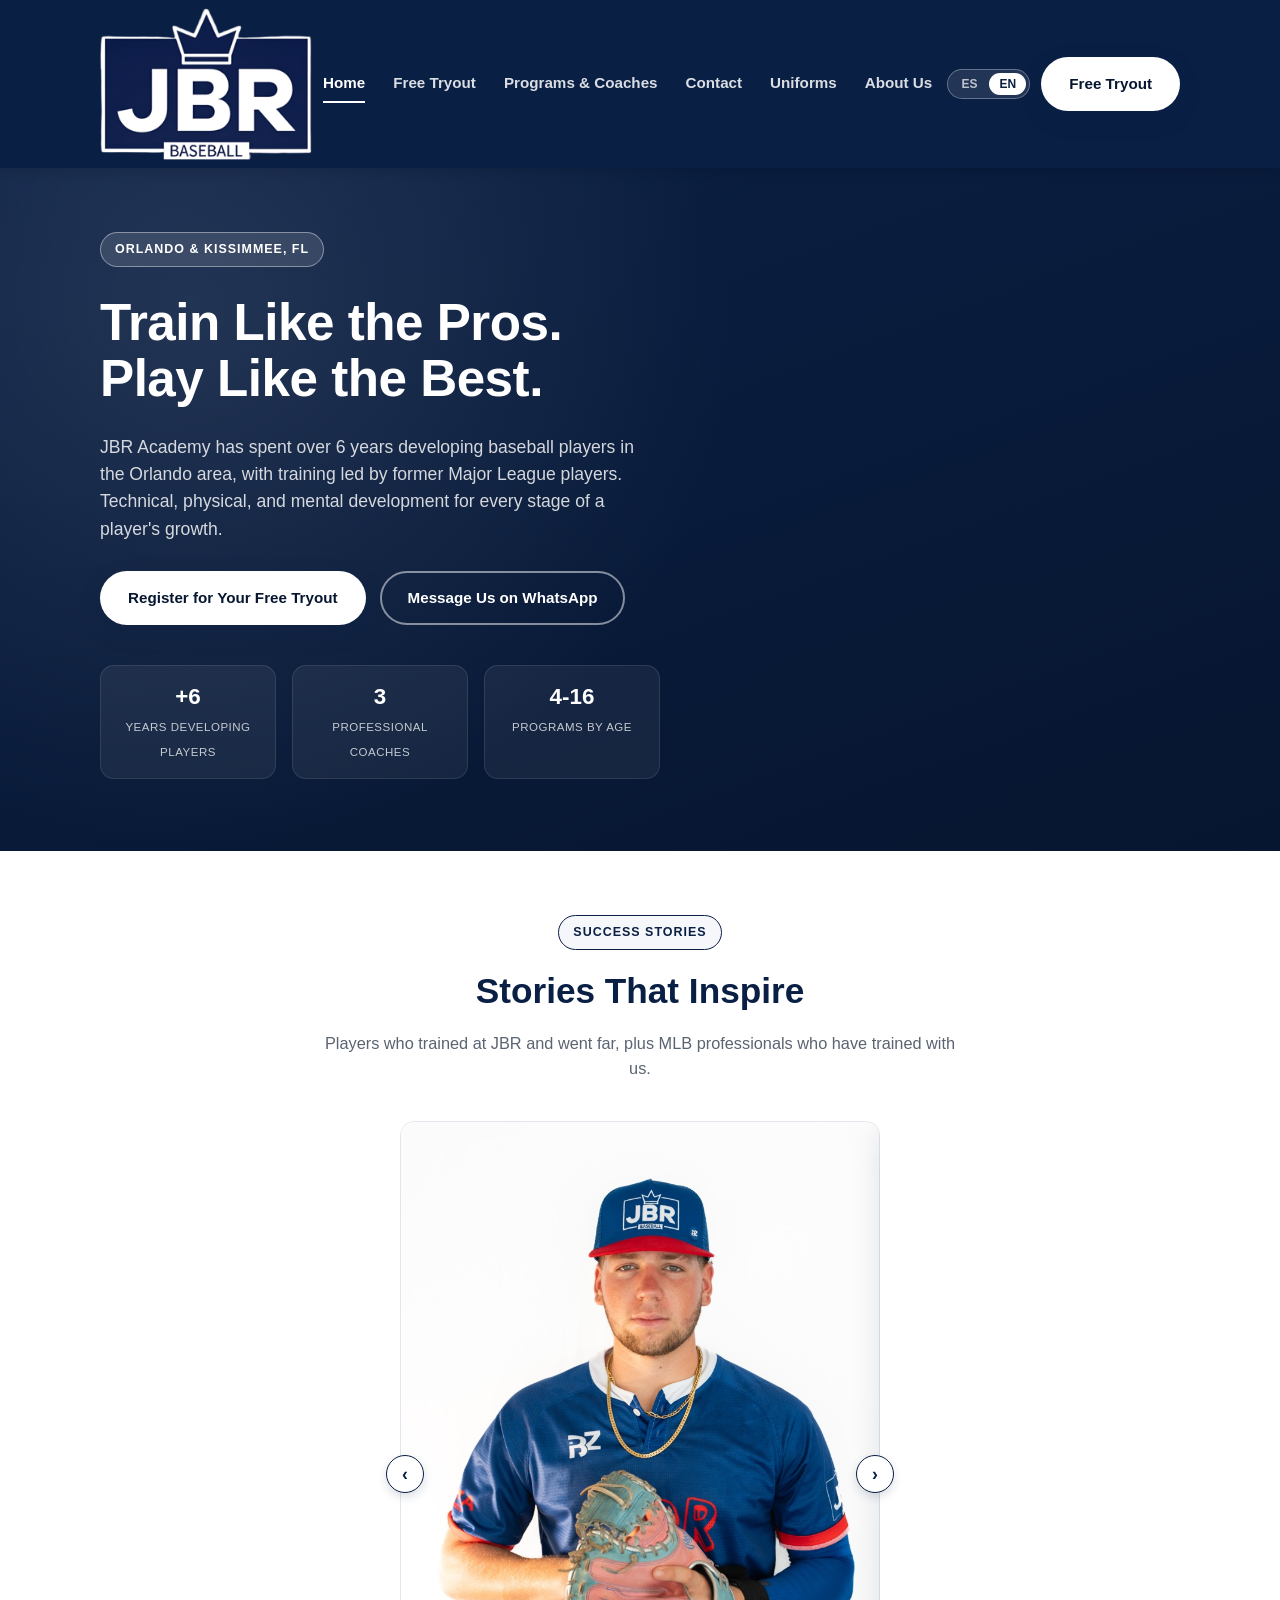
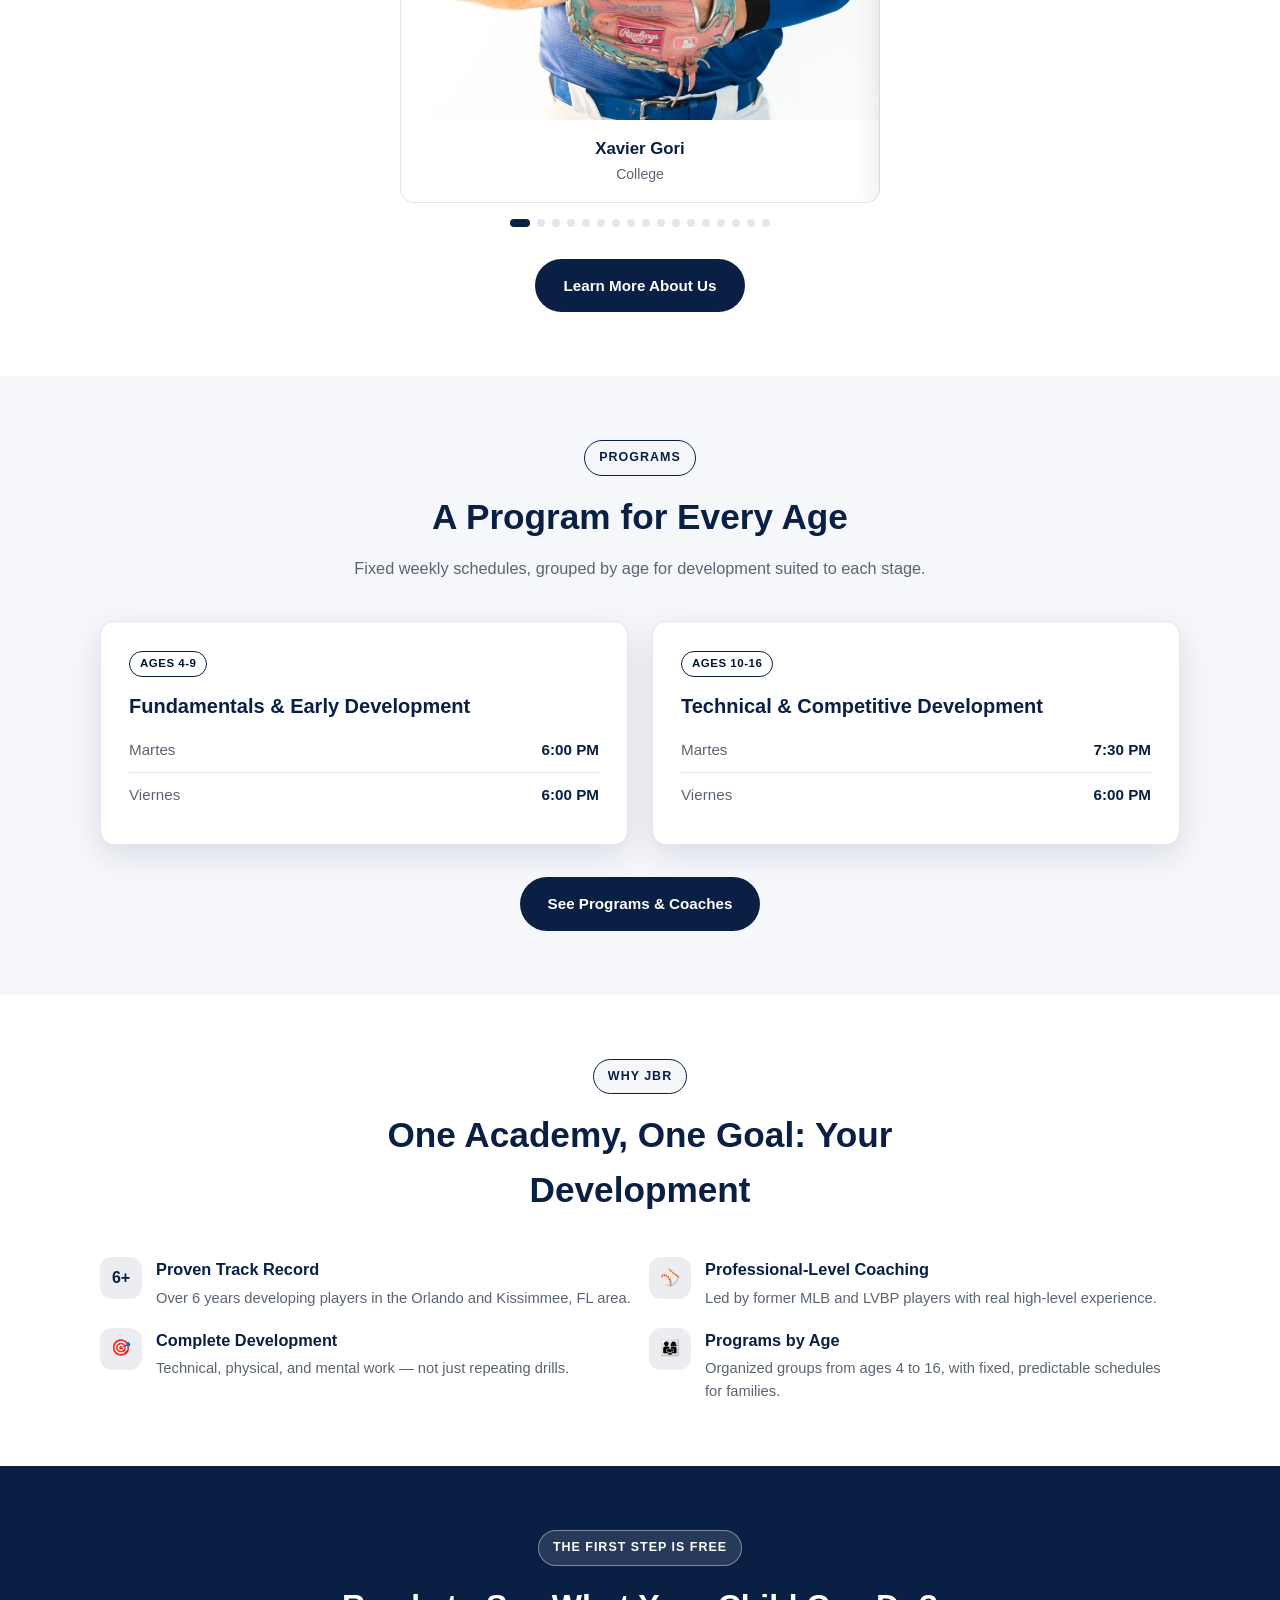
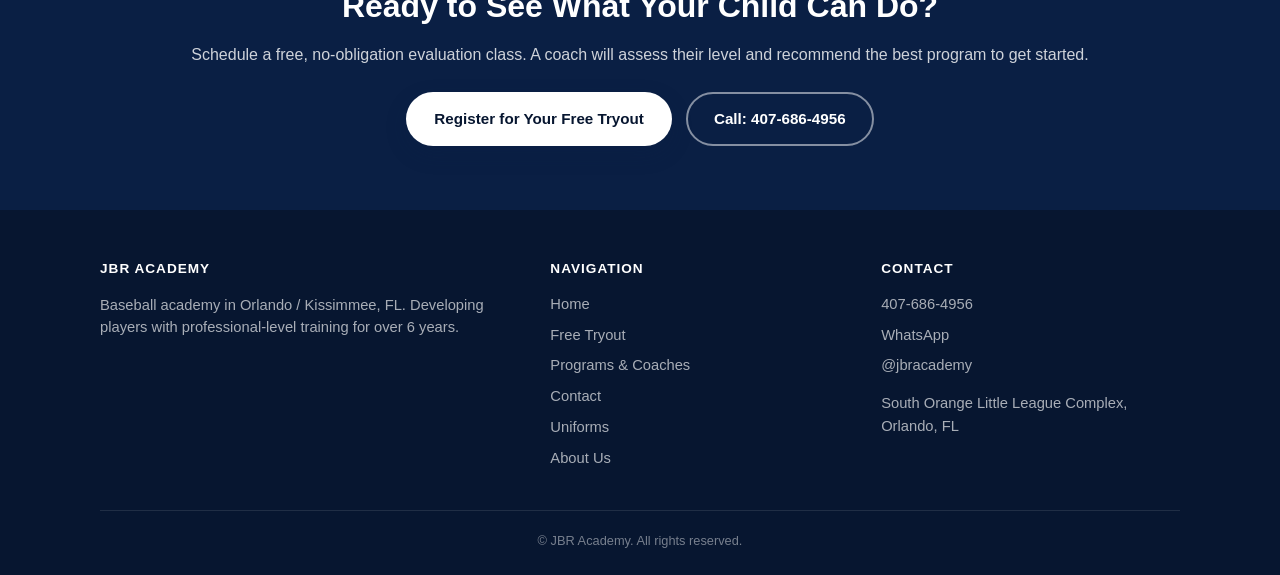
==== site/index.html @ 42906eb3 "Simplificar detalle de Xavier Gori a "College", centrar foto de Fabian Gavalo y agrandar mucho más e" ====
<!DOCTYPE html>
<html lang="es">
<head>
<meta charset="UTF-8">
<meta name="viewport" content="width=device-width, initial-scale=1.0">
<title>JBR Academy | Academia de Beisbol en Orlando, FL</title>
<meta name="description" content="JBR Academy — academia de beisbol en Orlando/Kissimmee, FL. Entrenamiento con ex-jugadores de MLB. Regístrate a tu Tryout Gratis.">
<link rel="stylesheet" href="css/styles.css?v=6">
<link rel="stylesheet" href="css/i18n.css">
</head>
<body>

<header class="site-header">
  <div class="container">
    <a href="index.html" class="brand">
      <span class="brand-badge"><img src="assets/logo.png" alt="JBR Academy" class="brand-mark"></span>
    </a>
    <nav class="main-nav">
      <a href="index.html" class="active" data-i18n="nav.home">Inicio</a>
      <a href="tryout.html" data-i18n="nav.tryout">Free Tryout</a>
      <a href="programas.html" data-i18n="nav.programs">Programas &amp; Coaches</a>
      <a href="contacto.html" data-i18n="nav.contact">Contacto</a>
      <a href="uniformes.html" data-i18n="nav.uniforms">Uniformes</a>
      <a href="conocenos.html" data-i18n="nav.about">Conócenos</a>
    </nav>
    <div class="lang-switch">
      <button class="lang-btn" data-lang="es">ES</button>
      <button class="lang-btn" data-lang="en">EN</button>
    </div>
    <a href="tryout.html" class="btn btn-white header-cta" data-i18n="nav.ctaButton">Tryout Gratis</a>
    <button class="menu-toggle" aria-label="Abrir menú" onclick="document.getElementById('mobileMenu').classList.toggle('open')">☰</button>
  </div>
  <div class="mobile-menu" id="mobileMenu">
    <a href="index.html" data-i18n="nav.home">Inicio</a>
    <a href="tryout.html" data-i18n="nav.tryout">Free Tryout</a>
    <a href="programas.html" data-i18n="nav.programs">Programas &amp; Coaches</a>
    <a href="contacto.html" data-i18n="nav.contact">Contacto</a>
    <a href="uniformes.html" data-i18n="nav.uniforms">Uniformes</a>
    <a href="conocenos.html" data-i18n="nav.about">Conócenos</a>
    <div class="lang-switch">
      <button class="lang-btn" data-lang="es">ES</button>
      <button class="lang-btn" data-lang="en">EN</button>
    </div>
    <a href="tryout.html" class="btn btn-white btn-block" data-i18n="home.hero.ctaPrimary">Regístrate a tu Tryout Gratis</a>
  </div>
</header>

<section class="hero">
  <div class="container">
    <span class="eyebrow" data-i18n="home.hero.badge">Orlando &amp; Kissimmee, FL</span>
    <h1 data-i18n-html="home.hero.title">Entrena Como los Pros.<br>Juega Como los <span>Mejores</span>.</h1>
    <p class="lead" data-i18n="home.hero.lead">JBR Academy lleva más de 6 años formando jugadores de beisbol en el
      área de Orlando, con entrenamiento dirigido por ex-jugadores de Grandes Ligas.
      Desarrollo técnico, físico y mental para cada etapa del jugador.</p>
    <div class="hero-actions">
      <a href="tryout.html" class="btn btn-white" data-i18n="home.hero.ctaPrimary">Regístrate a tu Tryout Gratis</a>
      <a href="https://wa.me/14076864956" class="btn btn-outline" target="_blank" rel="noopener" data-i18n="home.hero.ctaSecondary">Escríbenos por WhatsApp</a>
    </div>
    <div class="hero-stats">
      <div><strong data-i18n="home.stats.years">+6</strong><span data-i18n="home.stats.yearsLabel">Años Formando Jugadores</span></div>
      <div><strong data-i18n="home.stats.coaches">3</strong><span data-i18n="home.stats.coachesLabel">Coaches Profesionales</span></div>
      <div><strong data-i18n="home.stats.programs">4-16</strong><span data-i18n="home.stats.programsLabel">Programas por Edad</span></div>
    </div>
  </div>
</section>

<section>
  <div class="container">
    <div class="section-head">
      <span class="eyebrow" data-i18n="home.success.eyebrow">Historias de Éxito</span>
      <h2 data-i18n="home.success.title">Historias Que Inspiran</h2>
      <p data-i18n="home.success.lead">Jugadores que se formaron en JBR y llegaron lejos, y profesionales
        de MLB que han entrenado con nosotros.</p>
    </div>

    <div class="carousel" data-interval="4000">
      <div class="carousel-viewport">
        <div class="carousel-track">
          <div class="carousel-slide"><div class="carousel-card"><div class="carousel-photo"><img src="assets/historias-exito/xavier-gori.jpg" alt="Xavier Gori"></div><div class="carousel-caption"><div class="name" data-i18n="story.xavierGori.name">Xavier Gori</div><div class="detail" data-i18n="story.xavierGori.detail">College</div></div></div></div>
          <div class="carousel-slide"><div class="carousel-card"><div class="carousel-photo"><img src="assets/historias-exito/contreras-1.jpg" alt="Willson y William Contreras"></div><div class="carousel-caption"><div class="name" data-i18n="visit.contrerasBoth.name">Willson &amp; William Contreras</div><div class="detail" data-i18n="visit.contrerasBoth.detail">Jugadores de MLB — off-season en JBR</div></div></div></div>
          <div class="carousel-slide"><div class="carousel-card"><div class="carousel-photo"><img src="assets/historias-exito/ander-elorriaga.jpg" alt="Ander Elorriaga"></div><div class="carousel-caption"><div class="name" data-i18n="story.anderElorriaga.name">Ander Elorriaga</div><div class="detail" data-i18n="story.anderElorriaga.detail">D1 College</div></div></div></div>
          <div class="carousel-slide"><div class="carousel-card"><div class="carousel-photo"><img src="assets/historias-exito/carlos-cordero.jpg" alt="Carlos Cordero"></div><div class="carousel-caption"><div class="name" data-i18n="story.carlosCordero.name">Carlos Cordero</div><div class="detail" data-i18n="story.carlosCordero.detail">D1 College</div></div></div></div>
          <div class="carousel-slide"><div class="carousel-card"><div class="carousel-photo pos-top"><img src="assets/historias-exito/ali-castillo.jpg" alt="Ali Castillo"></div><div class="carousel-caption"><div class="name" data-i18n="visit.aliCastillo.name">Ali Castillo</div><div class="detail" data-i18n="visit.aliCastillo.detail">Profesional — entrenó con nosotros</div></div></div></div>
          <div class="carousel-slide"><div class="carousel-card"><div class="carousel-photo"><img src="assets/historias-exito/dj-macares-ayden-johnson.jpg" alt="DJ Macares y Ayden Johnson"></div><div class="carousel-caption"><div class="name" data-i18n="story.djAyden.name">DJ Macares &amp; Ayden Johnson</div><div class="detail" data-i18n="story.djAyden.detail">Sistema SF Giants &amp; Oakland Athletics</div></div></div></div>
          <div class="carousel-slide"><div class="carousel-card"><div class="carousel-photo pos-gavalo"><img src="assets/historias-exito/fabian-gavalo.jpg" alt="Fabian Gavalo"></div><div class="carousel-caption"><div class="name" data-i18n="story.fabianGavalo.name">Fabian Gavalo</div><div class="detail" data-i18n="story.fabianGavalo.detail">College</div></div></div></div>
          <div class="carousel-slide"><div class="carousel-card"><div class="carousel-photo"><img src="assets/historias-exito/hernan-perez.jpg" alt="Hernan Perez"></div><div class="carousel-caption"><div class="name" data-i18n="visit.hernanPerez.name">Hernan Perez</div><div class="detail" data-i18n="visit.hernanPerez.detail">Profesional</div></div></div></div>
          <div class="carousel-slide"><div class="carousel-card"><div class="carousel-photo"><img src="assets/historias-exito/geronimo-fermin.jpg" alt="Geronimo Fermin"></div><div class="carousel-caption"><div class="name" data-i18n="story.geronimoFermin.name">Geronimo Fermin</div><div class="detail" data-i18n="story.geronimoFermin.detail">Sistema Arizona Diamondbacks</div></div></div></div>
          <div class="carousel-slide"><div class="carousel-card"><div class="carousel-photo"><img src="assets/historias-exito/jhoander-irigoyen.jpg" alt="Jhoander Irigoyen"></div><div class="carousel-caption"><div class="name" data-i18n="story.jhoanderIrigoyen.name">Jhoander Irigoyen</div><div class="detail" data-i18n="story.jhoanderIrigoyen.detail">Sistema Chicago Cubs</div></div></div></div>
          <div class="carousel-slide"><div class="carousel-card"><div class="carousel-photo"><img src="assets/historias-exito/alvaro-gonzalez.jpg" alt="Alvaro Gonzalez"></div><div class="carousel-caption"><div class="name" data-i18n="visit.alvaroGonzalez.name">Alvaro Gonzalez</div><div class="detail" data-i18n="visit.alvaroGonzalez.detail">Profesional</div></div></div></div>
          <div class="carousel-slide"><div class="carousel-card"><div class="carousel-photo"><img src="assets/historias-exito/juan-orozco.jpg" alt="Juan Orozco"></div><div class="carousel-caption"><div class="name" data-i18n="story.juanOrozco.name">Juan Orozco</div><div class="detail" data-i18n="story.juanOrozco.detail">D1 College</div></div></div></div>
          <div class="carousel-slide"><div class="carousel-card"><div class="carousel-photo"><img src="assets/historias-exito/miguel-figueroa.jpg" alt="Miguel Figueroa"></div><div class="carousel-caption"><div class="name" data-i18n="story.miguelFigueroa.name">Miguel Figueroa</div><div class="detail" data-i18n="story.miguelFigueroa.detail">College</div></div></div></div>
          <div class="carousel-slide"><div class="carousel-card"><div class="carousel-photo"><img src="assets/historias-exito/adrian-almeida.jpg" alt="Adrian Almeida"></div><div class="carousel-caption"><div class="name" data-i18n="visit.adrianAlmeida.name">Adrian Almeida</div><div class="detail" data-i18n="visit.adrianAlmeida.detail">Profesional</div></div></div></div>
          <div class="carousel-slide"><div class="carousel-card"><div class="carousel-photo"><img src="assets/historias-exito/miguel-allegri.jpg" alt="Miguel Allegri"></div><div class="carousel-caption"><div class="name" data-i18n="story.miguelAllegri.name">Miguel Allegri</div><div class="detail" data-i18n="story.miguelAllegri.detail">College</div></div></div></div>
          <div class="carousel-slide"><div class="carousel-card"><div class="carousel-photo"><img src="assets/historias-exito/isaias-ducasse.jpg" alt="Isaias Ducasse"></div><div class="carousel-caption"><div class="name" data-i18n="story.isaiasDucasse.name">Isaias Ducasse</div><div class="detail" data-i18n="story.isaiasDucasse.detail">D1 College</div></div></div></div>
          <div class="carousel-slide"><div class="carousel-card"><div class="carousel-photo"><img src="assets/historias-exito/contreras-2.jpg" alt="William Contreras"></div><div class="carousel-caption"><div class="name" data-i18n="visit.williamContreras.name">William Contreras</div><div class="detail" data-i18n="visit.williamContreras.detail">Jugador de MLB — off-season en JBR</div></div></div></div>
        </div>
      </div>
      <button class="carousel-arrow prev" aria-label="Anterior">‹</button>
      <button class="carousel-arrow next" aria-label="Siguiente">›</button>
      <div class="carousel-dots"></div>
    </div>

    <div style="text-align:center; margin-top:32px;">
      <a href="conocenos.html" class="btn btn-navy" data-i18n="home.success.viewMore">Conócenos Más</a>
    </div>
  </div>
</section>

<section class="bg-off">
  <div class="container">
    <div class="section-head">
      <span class="eyebrow" data-i18n="home.programs.eyebrow">Programas</span>
      <h2 data-i18n="home.programs.title">Un Programa para Cada Edad</h2>
      <p data-i18n="home.programs.lead">Horarios fijos semanales, agrupados por edad para un desarrollo adecuado
        a cada etapa.</p>
    </div>
    <div class="grid-2">
      <div class="card program-card">
        <span class="tag" data-i18n="home.programs.group1Tag">4 a 9 años</span>
        <h3 data-i18n="home.programs.group1Title">Fundamentos &amp; Desarrollo Temprano</h3>
        <div class="schedule-row"><span>Martes</span><span>6:00 PM</span></div>
        <div class="schedule-row"><span>Viernes</span><span>6:00 PM</span></div>
      </div>
      <div class="card program-card">
        <span class="tag" data-i18n="home.programs.group2Tag">10 a 16 años</span>
        <h3 data-i18n="home.programs.group2Title">Desarrollo Técnico &amp; Competitivo</h3>
        <div class="schedule-row"><span>Martes</span><span>7:30 PM</span></div>
        <div class="schedule-row"><span>Viernes</span><span>6:00 PM</span></div>
      </div>
    </div>
    <div style="text-align:center; margin-top:32px;">
      <a href="programas.html" class="btn btn-navy" data-i18n="home.programs.viewMore">Ver Programas y Coaches</a>
    </div>
  </div>
</section>

<section>
  <div class="container">
    <div class="section-head">
      <span class="eyebrow" data-i18n="home.why.eyebrow">Por Qué JBR</span>
      <h2 data-i18n="home.why.title">Una Academia, un Solo Objetivo: Tu Desarrollo</h2>
    </div>
    <div class="feature-list">
      <div class="feature">
        <div class="feature-icon">6+</div>
        <div>
          <h4 data-i18n="home.why.f1Title">Trayectoria Comprobada</h4>
          <p data-i18n="home.why.f1Text">Más de 6 años formando jugadores en el área de Orlando y Kissimmee, FL.</p>
        </div>
      </div>
      <div class="feature">
        <div class="feature-icon">⚾</div>
        <div>
          <h4 data-i18n="home.why.f2Title">Coaching de Nivel Profesional</h4>
          <p data-i18n="home.why.f2Text">Dirigido por ex-jugadores de MLB y LVBP con experiencia real de alto nivel.</p>
        </div>
      </div>
      <div class="feature">
        <div class="feature-icon">🎯</div>
        <div>
          <h4 data-i18n="home.why.f3Title">Desarrollo Integral</h4>
          <p data-i18n="home.why.f3Text">Trabajo técnico, físico y mental — no solo repetición de drills.</p>
        </div>
      </div>
      <div class="feature">
        <div class="feature-icon">👨‍👩‍👧</div>
        <div>
          <h4 data-i18n="home.why.f4Title">Programas por Edad</h4>
          <p data-i18n="home.why.f4Text">Grupos organizados de 4 a 16 años, con horarios fijos y predecibles para las familias.</p>
        </div>
      </div>
    </div>
  </div>
</section>

<section class="bg-navy">
  <div class="container">
    <div class="cta-banner" style="background:none; padding:0; margin:0; max-width:none;">
      <span class="eyebrow" style="margin:0 auto 16px;" data-i18n="home.cta.eyebrow">El Primer Paso Es Gratis</span>
      <h2 data-i18n="home.cta.title">¿Listo para Ver de Qué Es Capaz Tu Hijo/a?</h2>
      <p data-i18n="home.cta.lead">Agenda una clase de evaluación gratuita, sin compromiso. Un coach evaluará
        su nivel y te recomendará el mejor programa para empezar.</p>
      <div class="cta-actions">
        <a href="tryout.html" class="btn btn-white" data-i18n="home.hero.ctaPrimary">Regístrate a tu Tryout Gratis</a>
        <a href="tel:+14076864956" class="btn btn-outline" data-i18n="home.cta.call">Llamar: 407-686-4956</a>
      </div>
    </div>
  </div>
</section>

<footer class="site-footer">
  <div class="container">
    <div class="footer-grid">
      <div>
        <h5 data-i18n="footer.brandTitle">JBR Academy</h5>
        <p data-i18n="footer.tagline">Academia de beisbol en Orlando / Kissimmee, FL. Formando jugadores con
          entrenamiento de nivel profesional desde hace más de 6 años.</p>
      </div>
      <div>
        <h5 data-i18n="footer.navTitle">Navegación</h5>
        <a href="index.html" data-i18n="nav.home">Inicio</a>
        <a href="tryout.html" data-i18n="nav.tryout">Free Tryout</a>
        <a href="programas.html" data-i18n="nav.programs">Programas &amp; Coaches</a>
        <a href="contacto.html" data-i18n="nav.contact">Contacto</a>
        <a href="uniformes.html" data-i18n="nav.uniforms">Uniformes</a>
        <a href="conocenos.html" data-i18n="nav.about">Conócenos</a>
      </div>
      <div>
        <h5 data-i18n="footer.contactTitle">Contacto</h5>
        <a href="tel:+14076864956">407-686-4956</a>
        <a href="https://wa.me/14076864956" target="_blank" rel="noopener">WhatsApp</a>
        <a href="https://www.instagram.com/jbracademy/" target="_blank" rel="noopener">@jbracademy</a>
        <p data-i18n="footer.address">South Orange Little League Complex, Orlando, FL</p>
      </div>
    </div>
    <div class="footer-bottom" data-i18n="footer.rights">© JBR Academy. Todos los derechos reservados.</div>
  </div>
</footer>

<script src="js/i18n-data.js?v=5"></script>
<script src="js/i18n.js"></script>
<script src="js/carousel.js"></script>
</body>
</html>
---- site/css/styles.css ----
:root {
  --navy: #0a1f44;
  --navy-dark: #071630;
  --navy-light: #12285c;
  --white: #ffffff;
  --off-white: #f6f7fb;
  --gray: #5b6472;
  --gray-light: #e3e6ec;
  --max-width: 1120px;
  --radius: 14px;
  --shadow: 0 10px 30px rgba(10, 31, 68, 0.12);
}

* { box-sizing: border-box; }

html { scroll-behavior: smooth; }

body {
  margin: 0;
  font-family: -apple-system, BlinkMacSystemFont, "Segoe UI", Roboto, Helvetica, Arial, sans-serif;
  color: var(--navy-dark);
  background: var(--white);
  line-height: 1.55;
}

img { max-width: 100%; display: block; }

a { color: inherit; text-decoration: none; }

.container {
  max-width: var(--max-width);
  margin: 0 auto;
  padding: 0 20px;
}

/* ---------- Header ---------- */
.site-header {
  position: sticky;
  top: 0;
  z-index: 50;
  background: var(--navy);
  color: var(--white);
  box-shadow: 0 2px 12px rgba(0,0,0,0.15);
}

.site-header .container {
  display: flex;
  align-items: center;
  justify-content: space-between;
  padding-top: 8px;
  padding-bottom: 8px;
}

.brand {
  display: flex;
  align-items: center;
  gap: 10px;
  font-weight: 800;
  letter-spacing: 0.5px;
  font-size: 1.15rem;
}

.brand-badge {
  display: flex;
  align-items: center;
  justify-content: center;
  flex: none;
}

.brand-mark {
  height: 152px;
  width: auto;
  display: block;
}

@media (max-width: 480px) {
  .brand-mark {
    height: 104px;
  }
}

.brand small {
  display: block;
  font-weight: 500;
  font-size: 0.62rem;
  letter-spacing: 1.5px;
  color: var(--white);
  text-transform: uppercase;
}

nav.main-nav {
  display: none;
  gap: 28px;
  font-weight: 600;
  font-size: 0.95rem;
}

nav.main-nav a {
  opacity: 0.85;
  padding: 6px 0;
  border-bottom: 2px solid transparent;
}

nav.main-nav a:hover,
nav.main-nav a.active {
  opacity: 1;
  border-bottom-color: var(--white);
}

.btn.header-cta {
  display: none;
}

.btn {
  display: inline-flex;
  align-items: center;
  justify-content: center;
  gap: 8px;
  padding: 13px 26px;
  border-radius: 999px;
  font-weight: 700;
  font-size: 0.95rem;
  border: 2px solid transparent;
  cursor: pointer;
  transition: transform 0.15s ease, box-shadow 0.15s ease;
}

.btn:hover { transform: translateY(-1px); }

.btn-white {
  background: var(--white);
  color: var(--navy-dark);
  box-shadow: 0 8px 20px rgba(10, 31, 68, 0.28);
}

.btn-white:hover { box-shadow: 0 10px 26px rgba(10, 31, 68, 0.34); }

.btn-outline {
  background: transparent;
  border-color: rgba(255,255,255,0.5);
  color: var(--white);
}

.btn-outline:hover { border-color: var(--white); }

.btn-navy {
  background: var(--navy);
  color: var(--white);
}

.btn-block { width: 100%; }

/* ---------- Mobile menu ---------- */
.menu-toggle {
  background: none;
  border: none;
  color: var(--white);
  font-size: 1.6rem;
  cursor: pointer;
  line-height: 1;
}

.mobile-menu {
  display: none;
  flex-direction: column;
  gap: 4px;
  background: var(--navy-dark);
  padding: 10px 20px 20px;
}

.mobile-menu.open { display: flex; }

.mobile-menu a {
  padding: 12px 4px;
  border-bottom: 1px solid rgba(255,255,255,0.08);
  font-weight: 600;
}

.mobile-menu .btn { margin-top: 10px; }

@media (min-width: 860px) {
  nav.main-nav { display: flex; }
  .btn.header-cta { display: inline-flex; }
  .menu-toggle { display: none; }
}

/* ---------- Hero ---------- */
.hero {
  background:
    radial-gradient(circle at 15% 20%, rgba(255,255,255,0.10), transparent 45%),
    linear-gradient(160deg, var(--navy) 0%, var(--navy-dark) 100%);
  color: var(--white);
  padding: 64px 0 72px;
}

.hero .container {
  display: flex;
  flex-direction: column;
  gap: 28px;
}

.eyebrow {
  display: inline-flex;
  align-items: center;
  gap: 8px;
  background: var(--off-white);
  border: 1.5px solid var(--navy);
  color: var(--navy);
  font-size: 0.78rem;
  font-weight: 700;
  letter-spacing: 1px;
  text-transform: uppercase;
  padding: 7px 14px;
  border-radius: 999px;
  width: fit-content;
}

.hero .eyebrow,
.bg-navy .eyebrow {
  background: rgba(255,255,255,0.12);
  border-color: rgba(255,255,255,0.4);
  color: var(--white);
}

.hero h1 {
  font-size: clamp(2rem, 6vw, 3.2rem);
  line-height: 1.08;
  margin: 0;
  font-weight: 900;
  letter-spacing: -0.5px;
}

.hero h1 span { color: var(--white); }

.hero p.lead {
  font-size: 1.1rem;
  color: rgba(255,255,255,0.82);
  max-width: 560px;
  margin: 0;
}

.hero-actions {
  display: flex;
  flex-wrap: wrap;
  gap: 14px;
}

.hero-stats {
  display: grid;
  grid-template-columns: repeat(3, 1fr);
  gap: 16px;
  margin-top: 12px;
  max-width: 560px;
}

.hero-stats div {
  background: rgba(255,255,255,0.06);
  border: 1px solid rgba(255,255,255,0.1);
  border-radius: var(--radius);
  padding: 14px 10px;
  text-align: center;
}

.hero-stats strong {
  display: block;
  font-size: 1.4rem;
  color: var(--white);
  font-weight: 800;
}

.hero-stats span {
  font-size: 0.72rem;
  color: rgba(255,255,255,0.75);
  text-transform: uppercase;
  letter-spacing: 0.5px;
}

/* ---------- Sections ---------- */
section { padding: 64px 0; }

.section-head {
  text-align: center;
  max-width: 640px;
  margin: 0 auto 40px;
}

.section-head .eyebrow { margin: 0 auto 14px; }

.section-head h2 {
  font-size: clamp(1.6rem, 4vw, 2.2rem);
  margin: 0 0 12px;
  font-weight: 800;
  color: var(--navy);
}

.section-head p {
  color: var(--gray);
  margin: 0;
  font-size: 1.02rem;
}

.bg-off { background: var(--off-white); }
.bg-navy { background: var(--navy); color: var(--white); }

/* ---------- Coach cards ---------- */
.grid-2 {
  display: grid;
  grid-template-columns: 1fr;
  gap: 24px;
}

@media (min-width: 720px) {
  .grid-2 { grid-template-columns: 1fr 1fr; }
}

.grid-3 {
  display: grid;
  grid-template-columns: 1fr;
  gap: 22px;
}

@media (min-width: 720px) {
  .grid-3 { grid-template-columns: repeat(3, 1fr); }
}

.card {
  background: var(--white);
  border-radius: var(--radius);
  box-shadow: var(--shadow);
  padding: 28px;
  border: 1px solid var(--gray-light);
}

.coach-card {
  display: flex;
  gap: 18px;
  align-items: flex-start;
}

.coach-avatar {
  flex: none;
  width: 68px;
  height: 68px;
  border-radius: 50%;
  background: var(--navy);
  color: var(--white);
  display: flex;
  align-items: center;
  justify-content: center;
  font-weight: 800;
  font-size: 1.3rem;
  border: 3px solid var(--white);
  box-shadow: 0 0 0 1.5px var(--navy);
  overflow: hidden;
}

.coach-avatar img {
  width: 100%;
  height: 100%;
  object-fit: cover;
}

.coach-card h3 {
  margin: 0 0 4px;
  color: var(--navy);
  font-size: 1.15rem;
}

.coach-role {
  color: var(--navy);
  font-weight: 700;
  font-size: 0.8rem;
  text-transform: uppercase;
  letter-spacing: 0.5px;
  margin-bottom: 10px;
}

.coach-card ul {
  margin: 0;
  padding-left: 18px;
  color: var(--gray);
  font-size: 0.92rem;
}

.coach-card li { margin-bottom: 4px; }

/* ---------- Program cards ---------- */
.program-card h3 {
  color: var(--navy);
  margin: 0 0 6px;
  font-size: 1.25rem;
}

.program-card .tag {
  display: inline-block;
  background: var(--white);
  border: 1.5px solid var(--navy);
  color: var(--navy-dark);
  font-weight: 700;
  font-size: 0.72rem;
  text-transform: uppercase;
  letter-spacing: 0.5px;
  padding: 3px 10px;
  border-radius: 999px;
  margin-bottom: 14px;
}

.schedule-row {
  display: flex;
  justify-content: space-between;
  padding: 10px 0;
  border-top: 1px solid var(--gray-light);
  font-size: 0.95rem;
}

.schedule-row:first-of-type { border-top: none; }
.schedule-row span:first-child { color: var(--gray); }
.schedule-row span:last-child { font-weight: 700; color: var(--navy); }

/* ---------- Feature list ---------- */
.feature-list {
  display: grid;
  grid-template-columns: 1fr;
  gap: 18px;
}

@media (min-width: 720px) {
  .feature-list { grid-template-columns: repeat(2, 1fr); }
}

.feature {
  display: flex;
  gap: 14px;
  align-items: flex-start;
}

.feature-icon {
  flex: none;
  width: 42px;
  height: 42px;
  border-radius: 12px;
  background: rgba(10,31,68,0.08);
  color: var(--navy);
  display: flex;
  align-items: center;
  justify-content: center;
  font-weight: 800;
}

.feature h4 {
  margin: 0 0 4px;
  color: var(--navy);
  font-size: 1.02rem;
}

.feature p {
  margin: 0;
  color: var(--gray);
  font-size: 0.92rem;
}

/* ---------- CTA banner ---------- */
.cta-banner {
  background: linear-gradient(120deg, var(--navy) 0%, var(--navy-light) 100%);
  color: var(--white);
  border-radius: 20px;
  padding: 44px 32px;
  text-align: center;
  margin: 0 20px;
  max-width: calc(var(--max-width) - 40px);
  margin-left: auto;
  margin-right: auto;
}

.cta-banner h2 {
  margin: 0 0 12px;
  font-size: clamp(1.5rem, 4vw, 2rem);
}

.cta-banner p {
  color: rgba(255,255,255,0.8);
  margin: 0 0 24px;
}

.cta-actions {
  display: flex;
  flex-wrap: wrap;
  gap: 14px;
  justify-content: center;
}

/* ---------- Form ---------- */
.form-card {
  background: var(--white);
  border-radius: 20px;
  box-shadow: var(--shadow);
  padding: 32px;
  border: 1px solid var(--gray-light);
}

.form-row { margin-bottom: 18px; }

.form-row label {
  display: block;
  font-weight: 700;
  font-size: 0.85rem;
  color: var(--navy);
  margin-bottom: 6px;
}

.form-row input,
.form-row select {
  width: 100%;
  padding: 13px 14px;
  border-radius: 10px;
  border: 1.5px solid var(--gray-light);
  font-size: 1rem;
  font-family: inherit;
  background: var(--off-white);
}

.form-row input:focus,
.form-row select:focus {
  outline: none;
  border-color: var(--navy);
  background: var(--white);
}

.schedule-hint {
  margin-top: 8px;
  font-size: 0.85rem;
  font-weight: 600;
  color: var(--navy);
  background: rgba(10,31,68,0.06);
  border: 1px solid rgba(10,31,68,0.15);
  padding: 8px 12px;
  border-radius: 8px;
  display: none;
}

.schedule-hint.visible { display: block; }

.form-success {
  display: none;
  text-align: center;
  padding: 24px 10px;
}

.form-success.visible { display: block; }

.form-success .check {
  width: 56px;
  height: 56px;
  border-radius: 50%;
  background: var(--white);
  border: 2.5px solid var(--navy);
  color: var(--navy-dark);
  font-size: 1.6rem;
  font-weight: 900;
  display: flex;
  align-items: center;
  justify-content: center;
  margin: 0 auto 16px;
}

/* ---------- FAQ ---------- */
.faq-item {
  border-bottom: 1px solid var(--gray-light);
  padding: 18px 0;
}

.faq-item h4 {
  margin: 0 0 6px;
  color: var(--navy);
  font-size: 1rem;
}

.faq-item p {
  margin: 0;
  color: var(--gray);
  font-size: 0.94rem;
}

/* ---------- Contact ---------- */
.contact-grid {
  display: grid;
  grid-template-columns: 1fr;
  gap: 24px;
}

@media (min-width: 860px) {
  .contact-grid { grid-template-columns: 1fr 1fr; }
}

.contact-item {
  display: flex;
  gap: 14px;
  align-items: flex-start;
  margin-bottom: 20px;
}

.contact-item .feature-icon { background: var(--navy); color: var(--white); }

.contact-item h4 { margin: 0 0 4px; color: var(--navy); }
.contact-item p { margin: 0; color: var(--gray); }
.contact-item a { color: var(--navy); font-weight: 700; }

.map-frame {
  border-radius: var(--radius);
  overflow: hidden;
  box-shadow: var(--shadow);
  border: 1px solid var(--gray-light);
  min-height: 320px;
}

.map-frame iframe { width: 100%; height: 100%; min-height: 320px; border: 0; }

/* ---------- Footer ---------- */
footer.site-footer {
  background: var(--navy-dark);
  color: rgba(255,255,255,0.7);
  padding: 48px 0 24px;
}

.footer-grid {
  display: grid;
  grid-template-columns: 1fr;
  gap: 32px;
  margin-bottom: 32px;
}

@media (min-width: 720px) {
  .footer-grid { grid-template-columns: 1.4fr 1fr 1fr; }
}

.footer-grid h5 {
  color: var(--white);
  font-size: 0.85rem;
  text-transform: uppercase;
  letter-spacing: 1px;
  margin: 0 0 14px;
}

.footer-grid p, .footer-grid a {
  font-size: 0.92rem;
  color: rgba(255,255,255,0.65);
  display: block;
  margin-bottom: 8px;
}

.footer-grid a:hover { color: var(--white); }

.footer-bottom {
  border-top: 1px solid rgba(255,255,255,0.1);
  padding-top: 20px;
  font-size: 0.8rem;
  text-align: center;
  color: rgba(255,255,255,0.45);
}

/* ---------- Uniform gallery ---------- */
.uniform-photo {
  aspect-ratio: 3 / 4;
  overflow: hidden;
  background: var(--off-white);
}

.uniform-photo img {
  width: 100%;
  height: 100%;
  object-fit: cover;
  object-position: top center;
  display: block;
}

.gallery-photo {
  aspect-ratio: 4 / 5;
  overflow: hidden;
  border-radius: var(--radius);
  box-shadow: var(--shadow);
}

.gallery-photo img {
  width: 100%;
  height: 100%;
  object-fit: cover;
  display: block;
  transition: transform 0.3s ease;
}

.gallery-photo:hover img {
  transform: scale(1.04);
}

/* ---------- Carousel ---------- */
.carousel {
  position: relative;
  max-width: 480px;
  margin: 0 auto;
}

.carousel-viewport {
  overflow: hidden;
  border-radius: var(--radius);
}

.carousel-track {
  display: flex;
  transition: transform 0.45s ease;
}

.carousel-slide {
  flex: none;
  width: 100%;
}

.carousel-card {
  background: var(--white);
  border-radius: var(--radius);
  box-shadow: var(--shadow);
  overflow: hidden;
  border: 1px solid var(--gray-light);
}

.carousel-photo {
  aspect-ratio: 4 / 5;
  overflow: hidden;
  background: var(--off-white);
}

.carousel-photo img {
  width: 100%;
  height: 100%;
  object-fit: cover;
  object-position: center;
  display: block;
}

.carousel-photo.pos-top img {
  object-position: top center;
}

.carousel-photo.pos-gavalo img {
  object-position: 32% center;
}

.carousel-caption {
  padding: 16px 18px;
  text-align: center;
}

.carousel-caption .name {
  font-weight: 800;
  color: var(--navy);
  font-size: 1.05rem;
}

.carousel-caption .detail {
  font-size: 0.88rem;
  color: var(--gray);
  margin-top: 2px;
}

.carousel-arrow {
  position: absolute;
  top: 50%;
  transform: translateY(-50%);
  background: var(--white);
  border: 1.5px solid var(--navy);
  color: var(--navy);
  width: 38px;
  height: 38px;
  border-radius: 50%;
  cursor: pointer;
  font-size: 1.1rem;
  font-weight: 800;
  display: flex;
  align-items: center;
  justify-content: center;
  z-index: 2;
  box-shadow: 0 4px 10px rgba(10,31,68,0.15);
}

.carousel-arrow.prev { left: -14px; }
.carousel-arrow.next { right: -14px; }

.carousel-dots {
  display: flex;
  justify-content: center;
  gap: 7px;
  margin-top: 16px;
  flex-wrap: wrap;
}

.carousel-dot {
  width: 8px;
  height: 8px;
  border-radius: 50%;
  background: var(--gray-light);
  border: none;
  cursor: pointer;
  padding: 0;
}

.carousel-dot.active {
  background: var(--navy);
  width: 20px;
  border-radius: 4px;
}

.carousel-wide { max-width: 640px; }

@media (max-width: 640px) {
  .carousel { max-width: 320px; }
  .carousel-arrow.prev { left: -6px; }
  .carousel-arrow.next { right: -6px; }
}

/* ---------- Badge strip ---------- */
.badge-strip {
  display: flex;
  flex-wrap: wrap;
  gap: 10px;
  justify-content: center;
}

.badge {
  background: var(--off-white);
  border: 1px solid var(--navy);
  color: var(--navy);
  font-weight: 700;
  font-size: 0.78rem;
  padding: 8px 16px;
  border-radius: 999px;
}

.bg-navy .badge {
  background: rgba(255,255,255,0.08);
  border-color: rgba(255,255,255,0.3);
  color: var(--white);
}

.dev-note {
  background: var(--off-white);
  border: 1px dashed var(--gray);
  color: var(--gray);
  font-size: 0.82rem;
  padding: 10px 14px;
  border-radius: 10px;
  margin-top: 14px;
}
---- site/css/i18n.css ----
.lang-switch {
  display: flex;
  align-items: center;
  gap: 2px;
  background: rgba(255,255,255,0.1);
  border: 1.5px solid rgba(255,255,255,0.3);
  border-radius: 999px;
  padding: 3px;
  margin-left: 4px;
}

.lang-btn {
  background: none;
  border: none;
  color: rgba(255,255,255,0.7);
  font-weight: 700;
  font-size: 0.75rem;
  padding: 5px 10px;
  border-radius: 999px;
  cursor: pointer;
  line-height: 1;
}

.lang-btn.active {
  background: var(--white);
  color: var(--navy);
}

.mobile-menu .lang-switch {
  background: rgba(255,255,255,0.08);
  border-color: rgba(255,255,255,0.2);
  margin: 10px 0 0;
  align-self: flex-start;
}
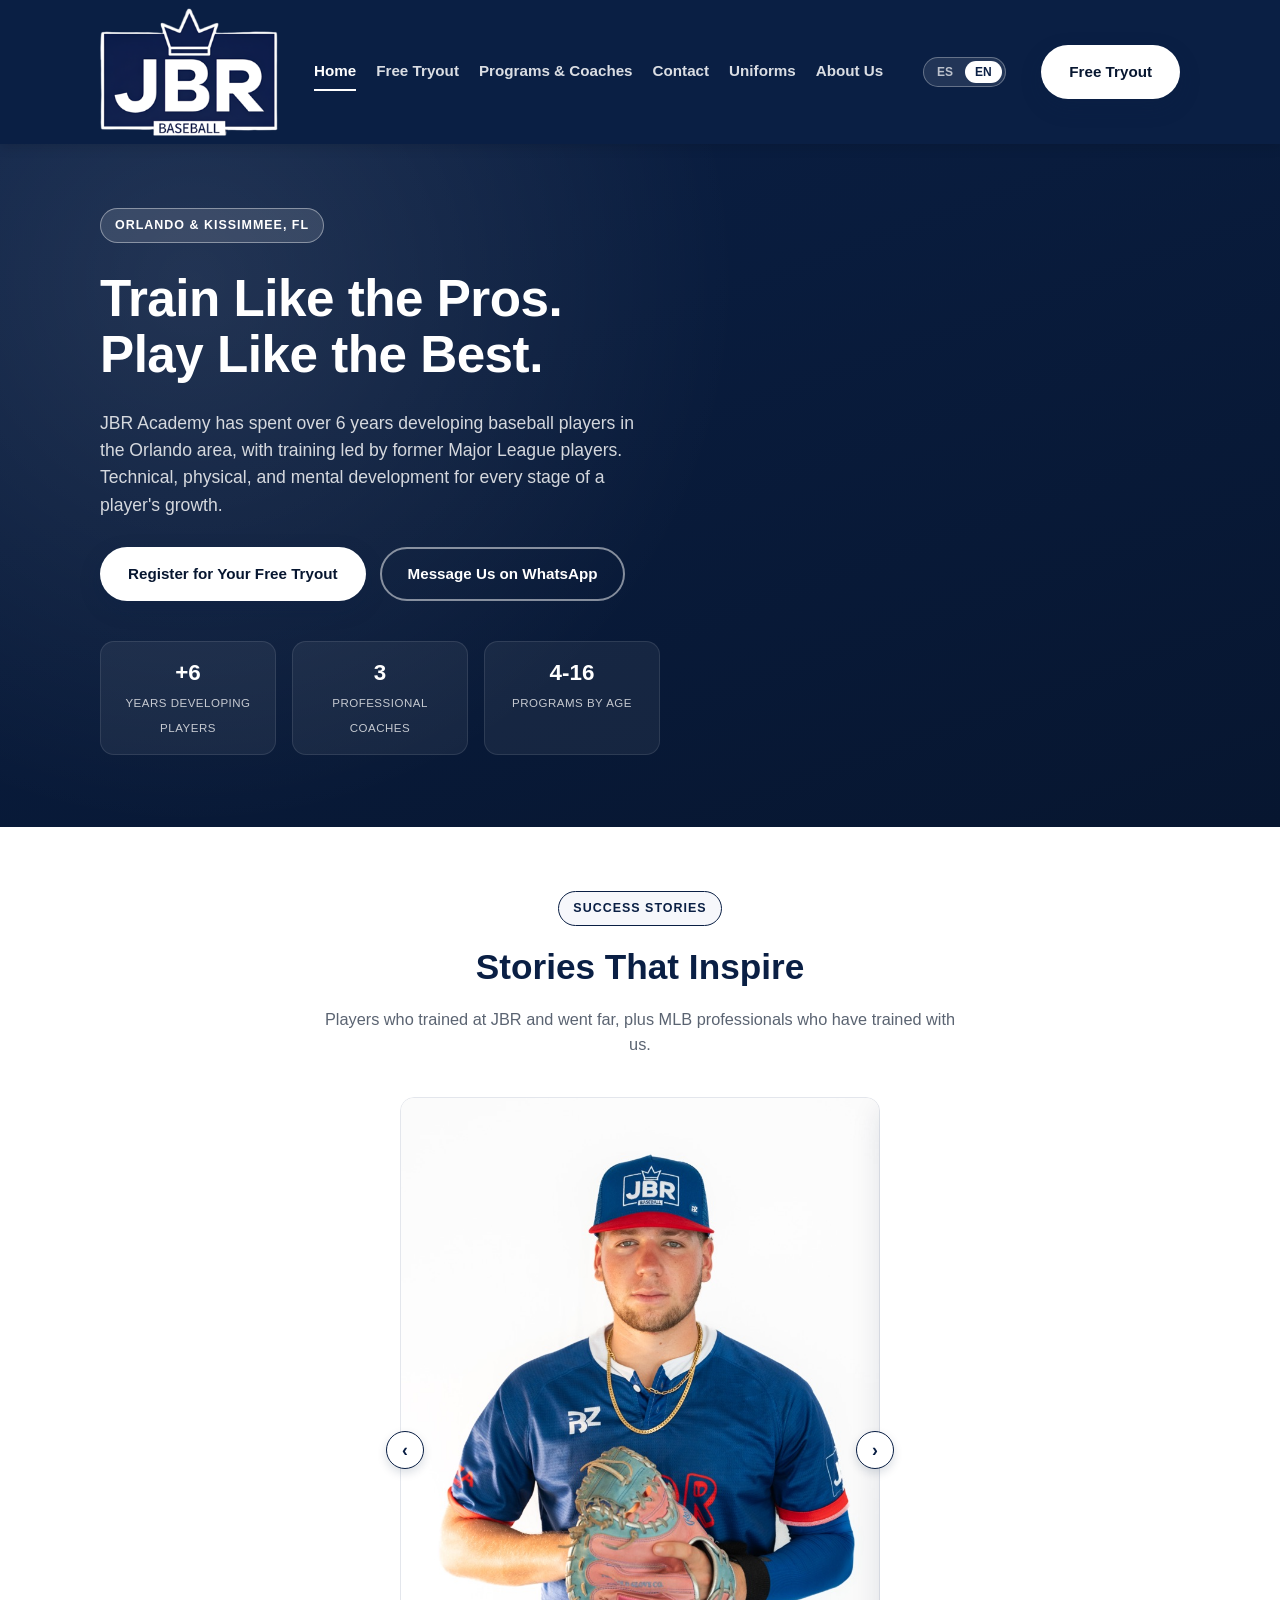
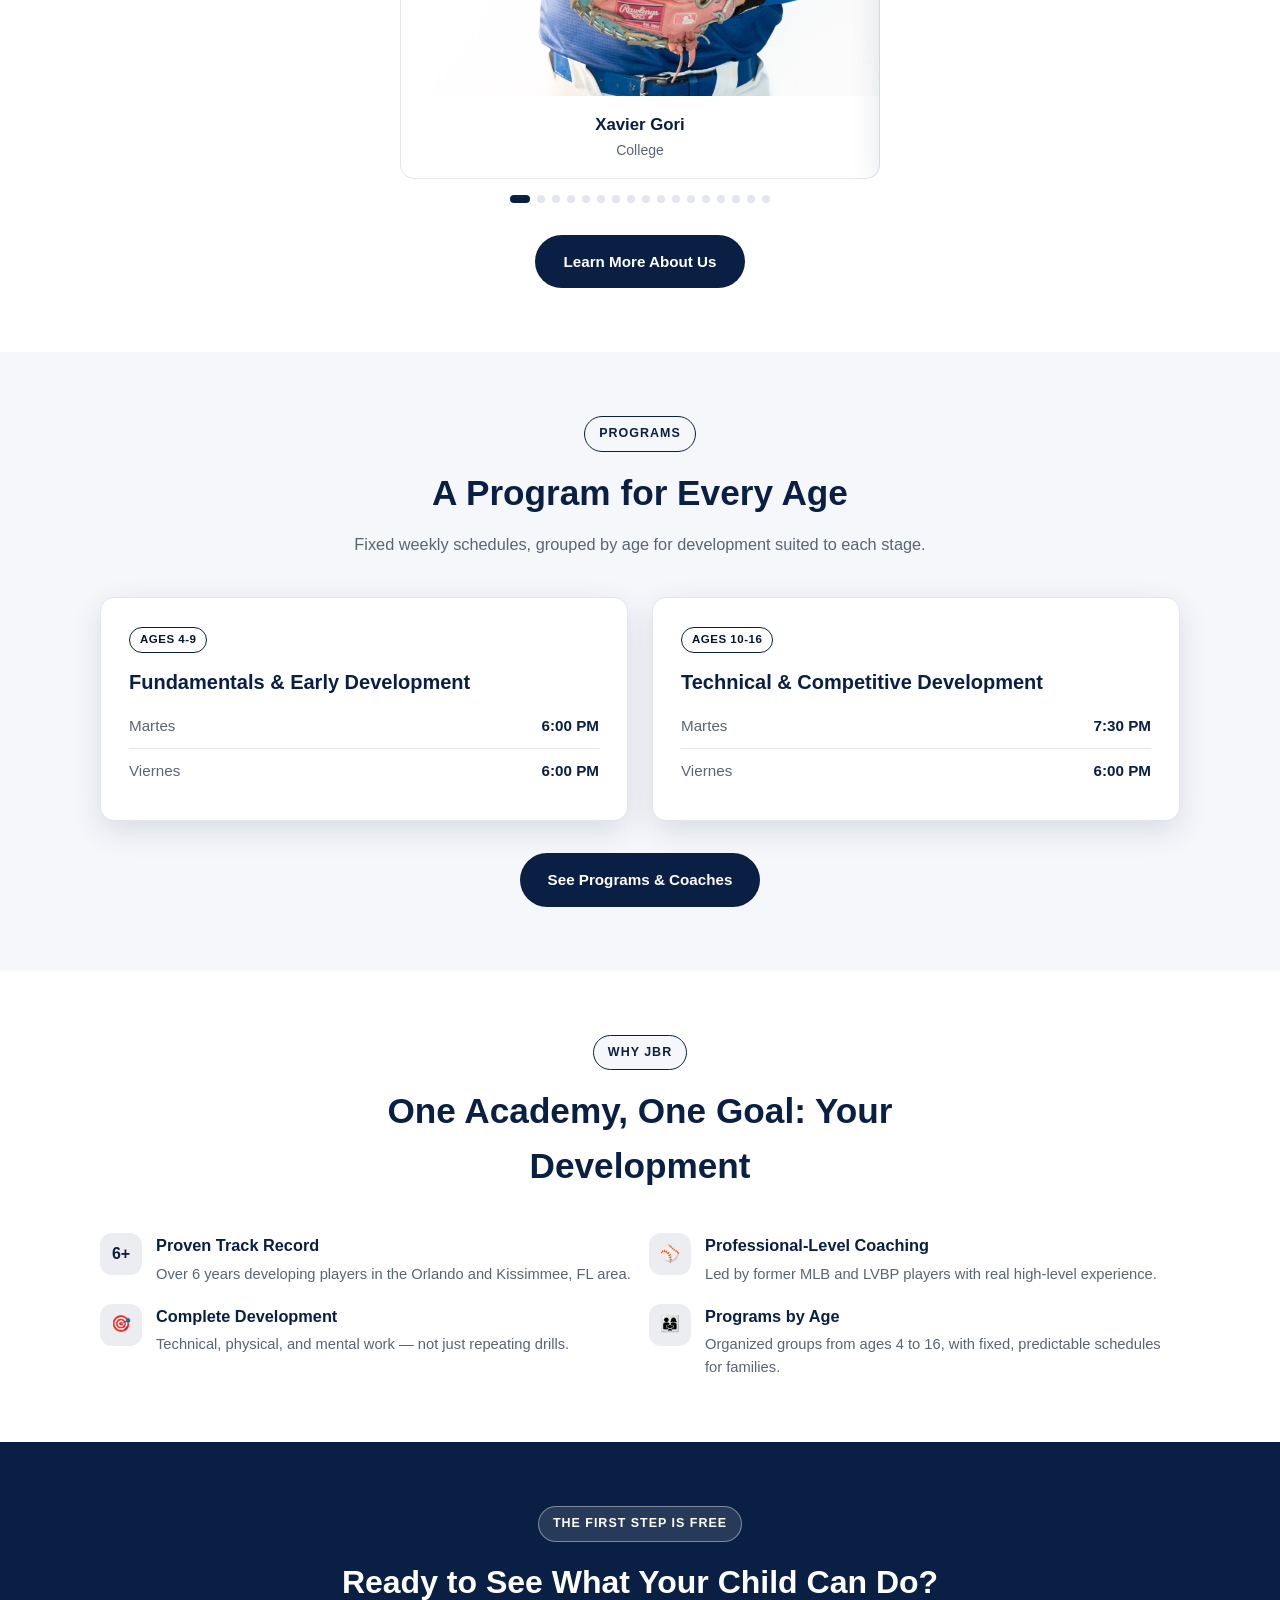
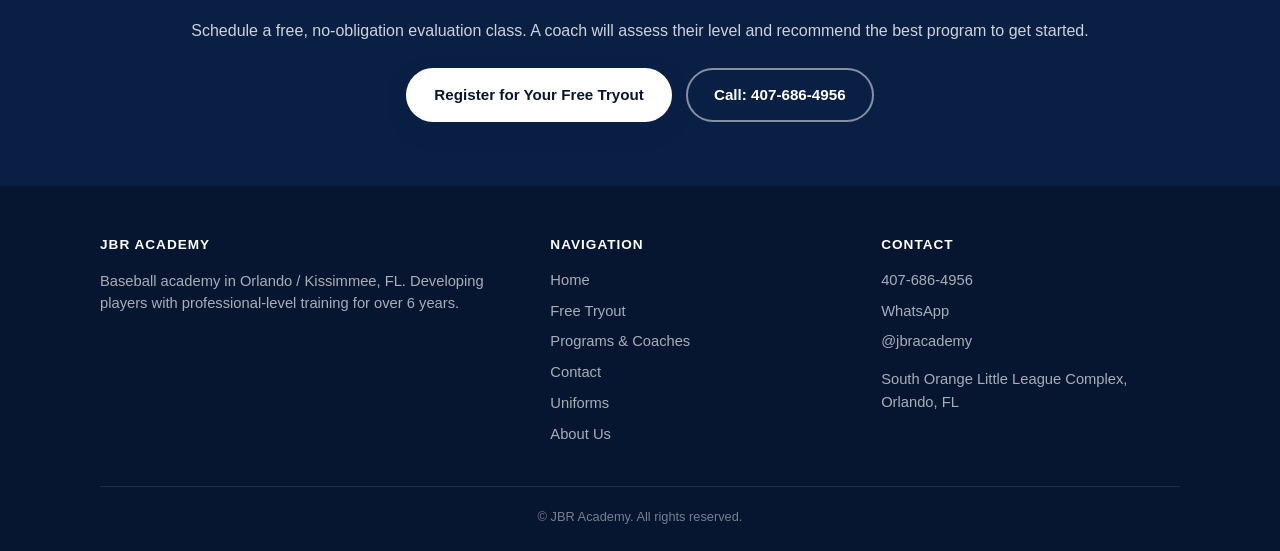
==== commit 6234c7dc: "Corregir mayúsculas/minúsculas inconsistentes en textos ES, arreglar menú que no cabía con el logo g" ====
--- a/site/index.html
+++ b/site/index.html
@@ -5,7 +5,7 @@
 <meta name="viewport" content="width=device-width, initial-scale=1.0">
 <title>JBR Academy | Academia de Beisbol en Orlando, FL</title>
 <meta name="description" content="JBR Academy — academia de beisbol en Orlando/Kissimmee, FL. Entrenamiento con ex-jugadores de MLB. Regístrate a tu Tryout Gratis.">
-<link rel="stylesheet" href="css/styles.css?v=6">
+<link rel="stylesheet" href="css/styles.css?v=8">
 <link rel="stylesheet" href="css/i18n.css">
 </head>
 <body>
@@ -13,7 +13,7 @@
 <header class="site-header">
   <div class="container">
     <a href="index.html" class="brand">
-      <span class="brand-badge"><img src="assets/logo.png" alt="JBR Academy" class="brand-mark"></span>
+      <span class="brand-badge"><img src="assets/logo.png?v=2" alt="JBR Academy" class="brand-mark"></span>
     </a>
     <nav class="main-nav">
       <a href="index.html" class="active" data-i18n="nav.home">Inicio</a>
@@ -48,7 +48,7 @@
 <section class="hero">
   <div class="container">
     <span class="eyebrow" data-i18n="home.hero.badge">Orlando &amp; Kissimmee, FL</span>
-    <h1 data-i18n-html="home.hero.title">Entrena Como los Pros.<br>Juega Como los <span>Mejores</span>.</h1>
+    <h1 data-i18n-html="home.hero.title">Entrena como los pros.<br>Juega como los <span>mejores</span>.</h1>
     <p class="lead" data-i18n="home.hero.lead">JBR Academy lleva más de 6 años formando jugadores de beisbol en el
       área de Orlando, con entrenamiento dirigido por ex-jugadores de Grandes Ligas.
       Desarrollo técnico, físico y mental para cada etapa del jugador.</p>
@@ -59,7 +59,7 @@
     <div class="hero-stats">
       <div><strong data-i18n="home.stats.years">+6</strong><span data-i18n="home.stats.yearsLabel">Años Formando Jugadores</span></div>
       <div><strong data-i18n="home.stats.coaches">3</strong><span data-i18n="home.stats.coachesLabel">Coaches Profesionales</span></div>
-      <div><strong data-i18n="home.stats.programs">4-16</strong><span data-i18n="home.stats.programsLabel">Programas por Edad</span></div>
+      <div><strong data-i18n="home.stats.programs">4-16</strong><span data-i18n="home.stats.programsLabel">Programas por edad</span></div>
     </div>
   </div>
 </section>
@@ -68,7 +68,7 @@
   <div class="container">
     <div class="section-head">
       <span class="eyebrow" data-i18n="home.success.eyebrow">Historias de Éxito</span>
-      <h2 data-i18n="home.success.title">Historias Que Inspiran</h2>
+      <h2 data-i18n="home.success.title">Historias que inspiran</h2>
       <p data-i18n="home.success.lead">Jugadores que se formaron en JBR y llegaron lejos, y profesionales
         de MLB que han entrenado con nosotros.</p>
     </div>
@@ -101,7 +101,7 @@
     </div>
 
     <div style="text-align:center; margin-top:32px;">
-      <a href="conocenos.html" class="btn btn-navy" data-i18n="home.success.viewMore">Conócenos Más</a>
+      <a href="conocenos.html" class="btn btn-navy" data-i18n="home.success.viewMore">Conócenos más</a>
     </div>
   </div>
 </section>
@@ -110,20 +110,20 @@
   <div class="container">
     <div class="section-head">
       <span class="eyebrow" data-i18n="home.programs.eyebrow">Programas</span>
-      <h2 data-i18n="home.programs.title">Un Programa para Cada Edad</h2>
+      <h2 data-i18n="home.programs.title">Un programa para cada edad</h2>
       <p data-i18n="home.programs.lead">Horarios fijos semanales, agrupados por edad para un desarrollo adecuado
         a cada etapa.</p>
     </div>
     <div class="grid-2">
       <div class="card program-card">
         <span class="tag" data-i18n="home.programs.group1Tag">4 a 9 años</span>
-        <h3 data-i18n="home.programs.group1Title">Fundamentos &amp; Desarrollo Temprano</h3>
+        <h3 data-i18n="home.programs.group1Title">Fundamentos y desarrollo temprano</h3>
         <div class="schedule-row"><span>Martes</span><span>6:00 PM</span></div>
         <div class="schedule-row"><span>Viernes</span><span>6:00 PM</span></div>
       </div>
       <div class="card program-card">
         <span class="tag" data-i18n="home.programs.group2Tag">10 a 16 años</span>
-        <h3 data-i18n="home.programs.group2Title">Desarrollo Técnico &amp; Competitivo</h3>
+        <h3 data-i18n="home.programs.group2Title">Desarrollo técnico y competitivo</h3>
         <div class="schedule-row"><span>Martes</span><span>7:30 PM</span></div>
         <div class="schedule-row"><span>Viernes</span><span>6:00 PM</span></div>
       </div>
@@ -138,34 +138,34 @@
   <div class="container">
     <div class="section-head">
       <span class="eyebrow" data-i18n="home.why.eyebrow">Por Qué JBR</span>
-      <h2 data-i18n="home.why.title">Una Academia, un Solo Objetivo: Tu Desarrollo</h2>
+      <h2 data-i18n="home.why.title">Una academia, un solo objetivo: tu desarrollo</h2>
     </div>
     <div class="feature-list">
       <div class="feature">
         <div class="feature-icon">6+</div>
         <div>
-          <h4 data-i18n="home.why.f1Title">Trayectoria Comprobada</h4>
+          <h4 data-i18n="home.why.f1Title">Trayectoria comprobada</h4>
           <p data-i18n="home.why.f1Text">Más de 6 años formando jugadores en el área de Orlando y Kissimmee, FL.</p>
         </div>
       </div>
       <div class="feature">
         <div class="feature-icon">⚾</div>
         <div>
-          <h4 data-i18n="home.why.f2Title">Coaching de Nivel Profesional</h4>
+          <h4 data-i18n="home.why.f2Title">Coaching de nivel profesional</h4>
           <p data-i18n="home.why.f2Text">Dirigido por ex-jugadores de MLB y LVBP con experiencia real de alto nivel.</p>
         </div>
       </div>
       <div class="feature">
         <div class="feature-icon">🎯</div>
         <div>
-          <h4 data-i18n="home.why.f3Title">Desarrollo Integral</h4>
+          <h4 data-i18n="home.why.f3Title">Desarrollo integral</h4>
           <p data-i18n="home.why.f3Text">Trabajo técnico, físico y mental — no solo repetición de drills.</p>
         </div>
       </div>
       <div class="feature">
         <div class="feature-icon">👨‍👩‍👧</div>
         <div>
-          <h4 data-i18n="home.why.f4Title">Programas por Edad</h4>
+          <h4 data-i18n="home.why.f4Title">Programas por edad</h4>
           <p data-i18n="home.why.f4Text">Grupos organizados de 4 a 16 años, con horarios fijos y predecibles para las familias.</p>
         </div>
       </div>
@@ -177,7 +177,7 @@
   <div class="container">
     <div class="cta-banner" style="background:none; padding:0; margin:0; max-width:none;">
       <span class="eyebrow" style="margin:0 auto 16px;" data-i18n="home.cta.eyebrow">El Primer Paso Es Gratis</span>
-      <h2 data-i18n="home.cta.title">¿Listo para Ver de Qué Es Capaz Tu Hijo/a?</h2>
+      <h2 data-i18n="home.cta.title">¿Listo para ver de qué es capaz tu hijo/a?</h2>
       <p data-i18n="home.cta.lead">Agenda una clase de evaluación gratuita, sin compromiso. Un coach evaluará
         su nivel y te recomendará el mejor programa para empezar.</p>
       <div class="cta-actions">
@@ -217,7 +217,7 @@
   </div>
 </footer>
 
-<script src="js/i18n-data.js?v=5"></script>
+<script src="js/i18n-data.js?v=6"></script>
 <script src="js/i18n.js"></script>
 <script src="js/carousel.js"></script>
 </body>
--- a/site/css/styles.css
+++ b/site/css/styles.css
@@ -58,6 +58,7 @@
   font-weight: 800;
   letter-spacing: 0.5px;
   font-size: 1.15rem;
+  flex: none;
 }
 
 .brand-badge {
@@ -68,7 +69,7 @@
 }
 
 .brand-mark {
-  height: 152px;
+  height: 128px;
   width: auto;
   display: block;
 }
@@ -90,15 +91,17 @@
 
 nav.main-nav {
   display: none;
-  gap: 28px;
+  gap: 20px;
   font-weight: 600;
   font-size: 0.95rem;
+  flex: none;
 }
 
 nav.main-nav a {
   opacity: 0.85;
   padding: 6px 0;
   border-bottom: 2px solid transparent;
+  white-space: nowrap;
 }
 
 nav.main-nav a:hover,
@@ -109,6 +112,8 @@
 
 .btn.header-cta {
   display: none;
+  white-space: nowrap;
+  flex: none;
 }
 
 .btn {
@@ -178,7 +183,7 @@
 
 .mobile-menu .btn { margin-top: 10px; }
 
-@media (min-width: 860px) {
+@media (min-width: 1100px) {
   nav.main-nav { display: flex; }
   .btn.header-cta { display: inline-flex; }
   .menu-toggle { display: none; }
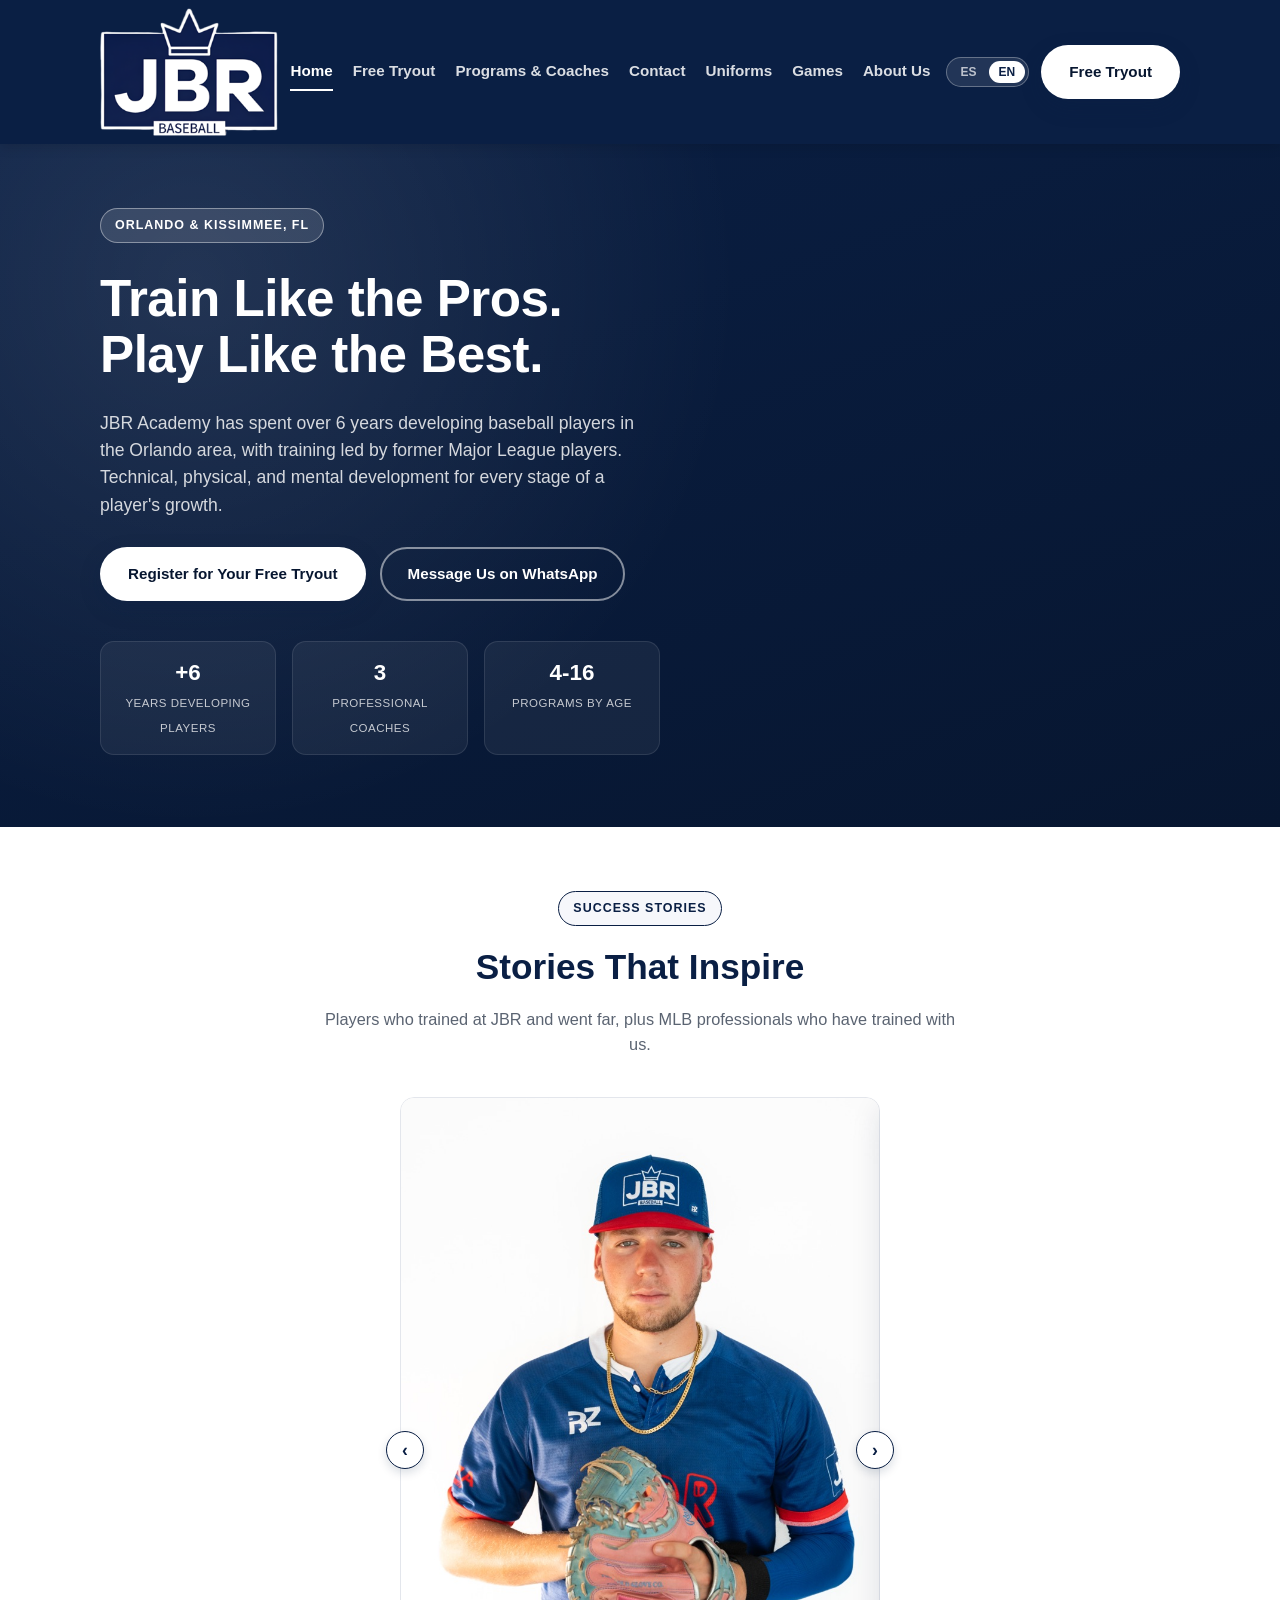
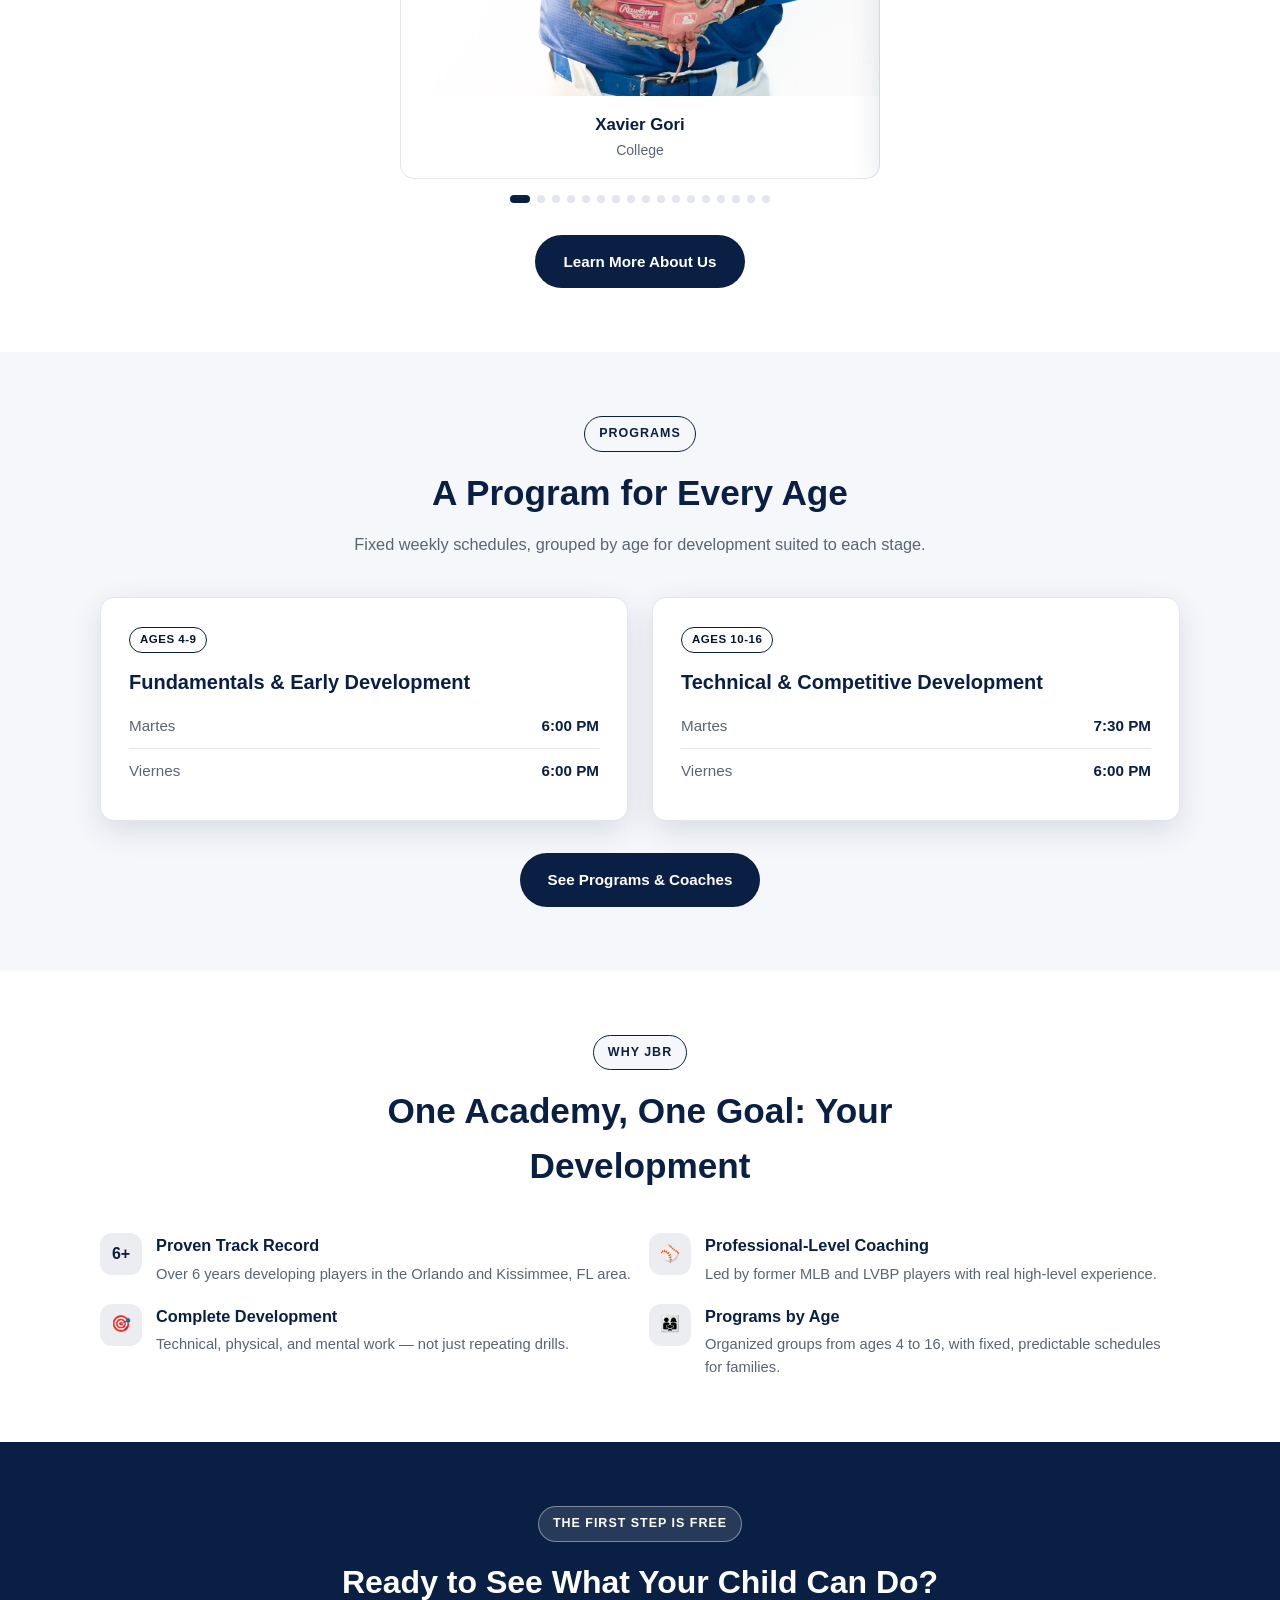
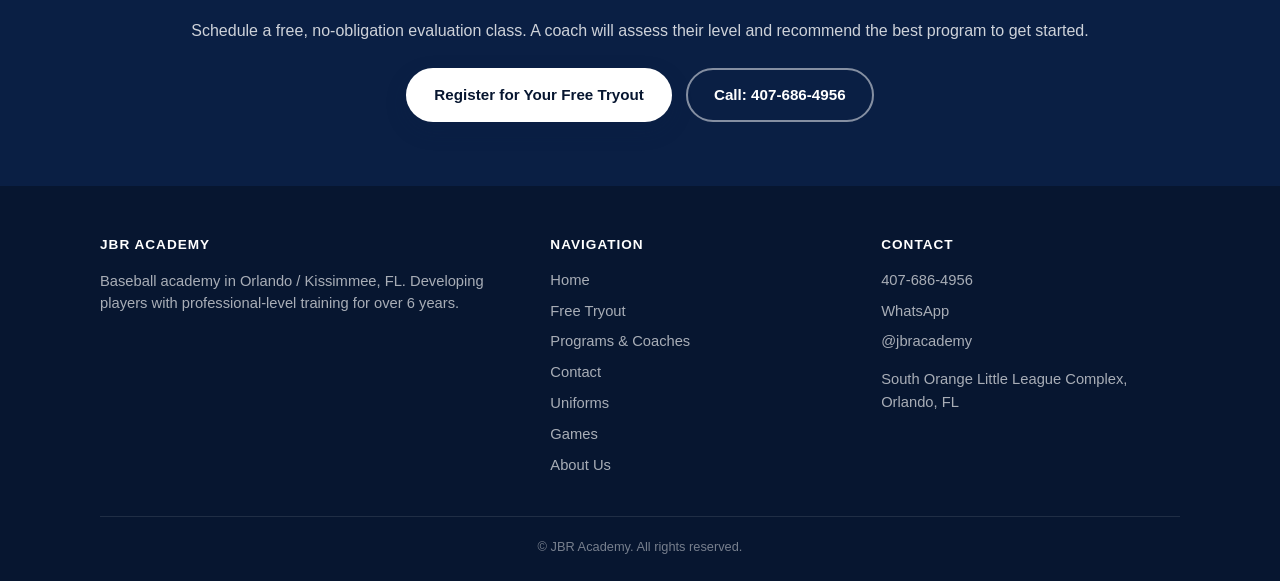
==== commit 565050f2: "Agregar sección Juegos: calendario, resultados y estadísticas por categoría (ES/EN), con link en el " ====
--- a/site/index.html
+++ b/site/index.html
@@ -21,6 +21,7 @@
       <a href="programas.html" data-i18n="nav.programs">Programas &amp; Coaches</a>
       <a href="contacto.html" data-i18n="nav.contact">Contacto</a>
       <a href="uniformes.html" data-i18n="nav.uniforms">Uniformes</a>
+      <a href="juegos.html" data-i18n="nav.games">Juegos</a>
       <a href="conocenos.html" data-i18n="nav.about">Conócenos</a>
     </nav>
     <div class="lang-switch">
@@ -36,6 +37,7 @@
     <a href="programas.html" data-i18n="nav.programs">Programas &amp; Coaches</a>
     <a href="contacto.html" data-i18n="nav.contact">Contacto</a>
     <a href="uniformes.html" data-i18n="nav.uniforms">Uniformes</a>
+    <a href="juegos.html" data-i18n="nav.games">Juegos</a>
     <a href="conocenos.html" data-i18n="nav.about">Conócenos</a>
     <div class="lang-switch">
       <button class="lang-btn" data-lang="es">ES</button>
@@ -203,6 +205,7 @@
         <a href="programas.html" data-i18n="nav.programs">Programas &amp; Coaches</a>
         <a href="contacto.html" data-i18n="nav.contact">Contacto</a>
         <a href="uniformes.html" data-i18n="nav.uniforms">Uniformes</a>
+        <a href="juegos.html" data-i18n="nav.games">Juegos</a>
         <a href="conocenos.html" data-i18n="nav.about">Conócenos</a>
       </div>
       <div>
@@ -217,7 +220,7 @@
   </div>
 </footer>
 
-<script src="js/i18n-data.js?v=6"></script>
+<script src="js/i18n-data.js?v=10"></script>
 <script src="js/i18n.js"></script>
 <script src="js/carousel.js"></script>
 </body>
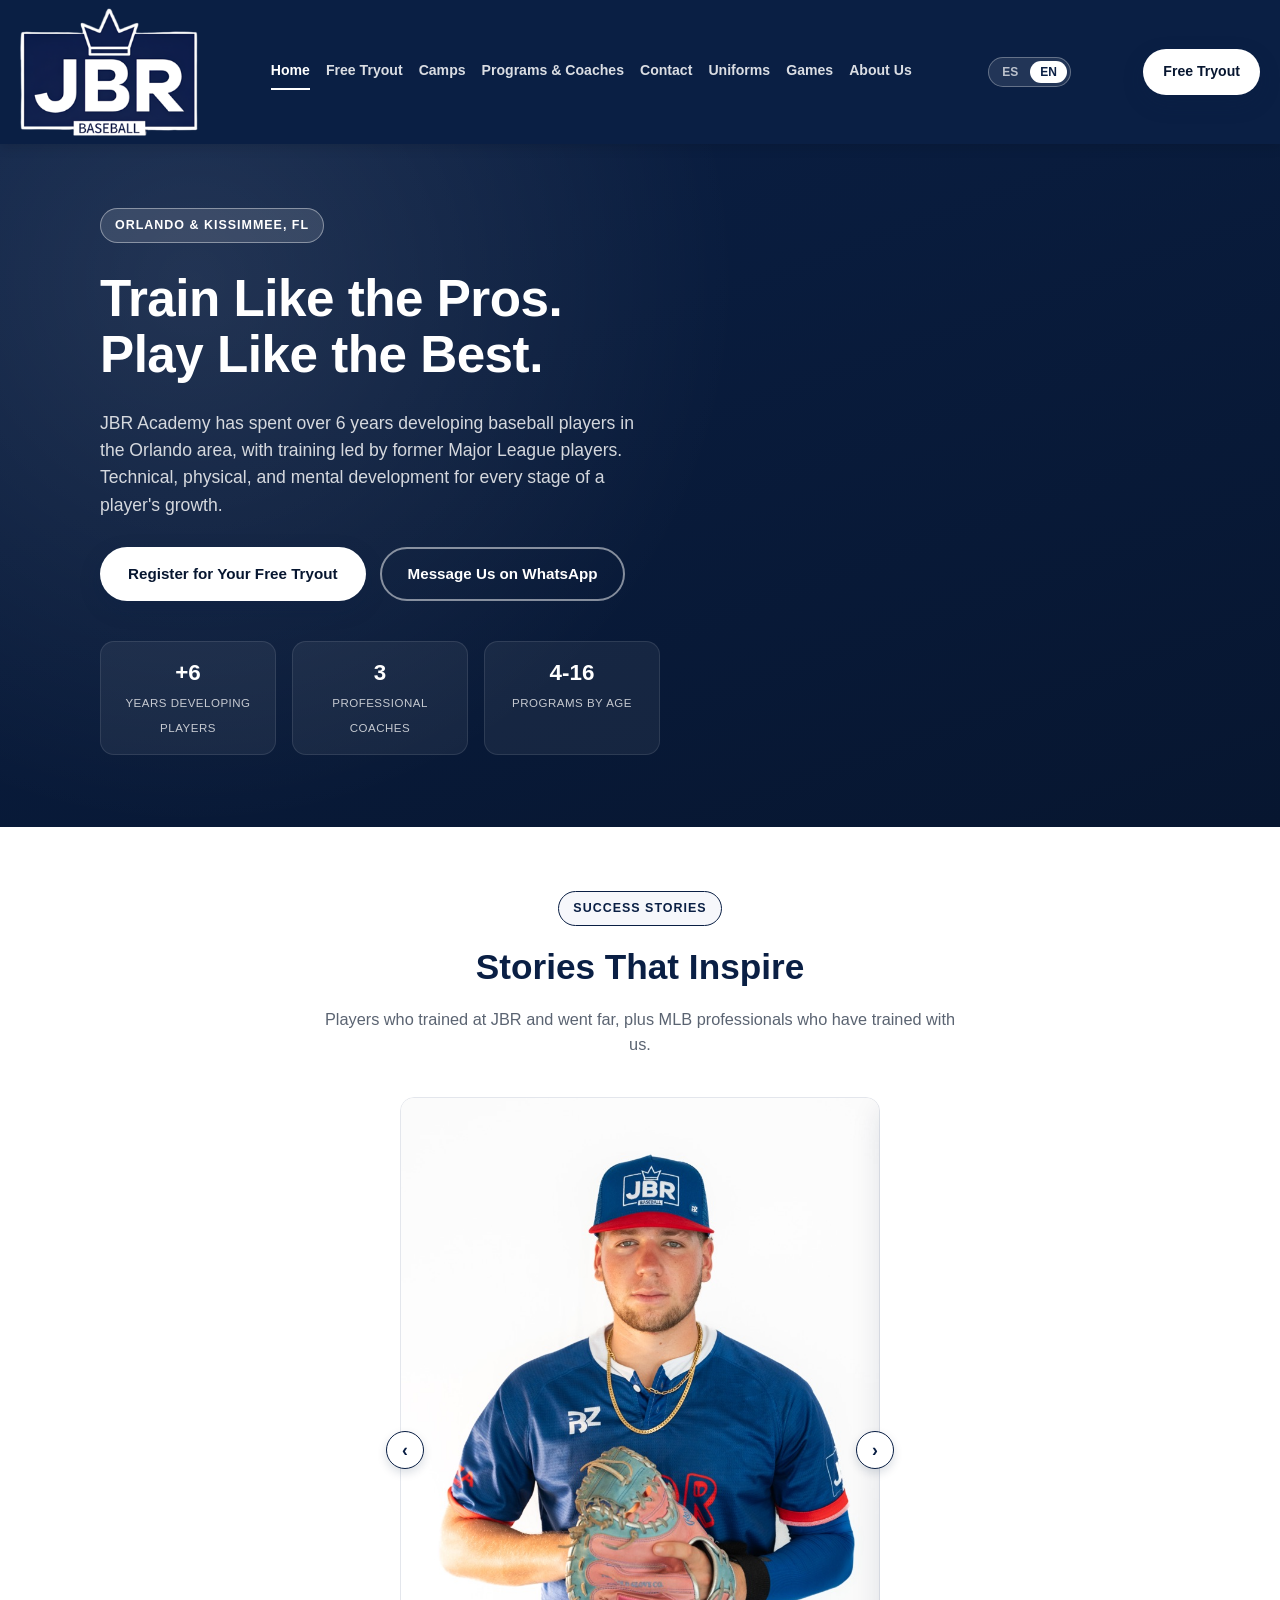
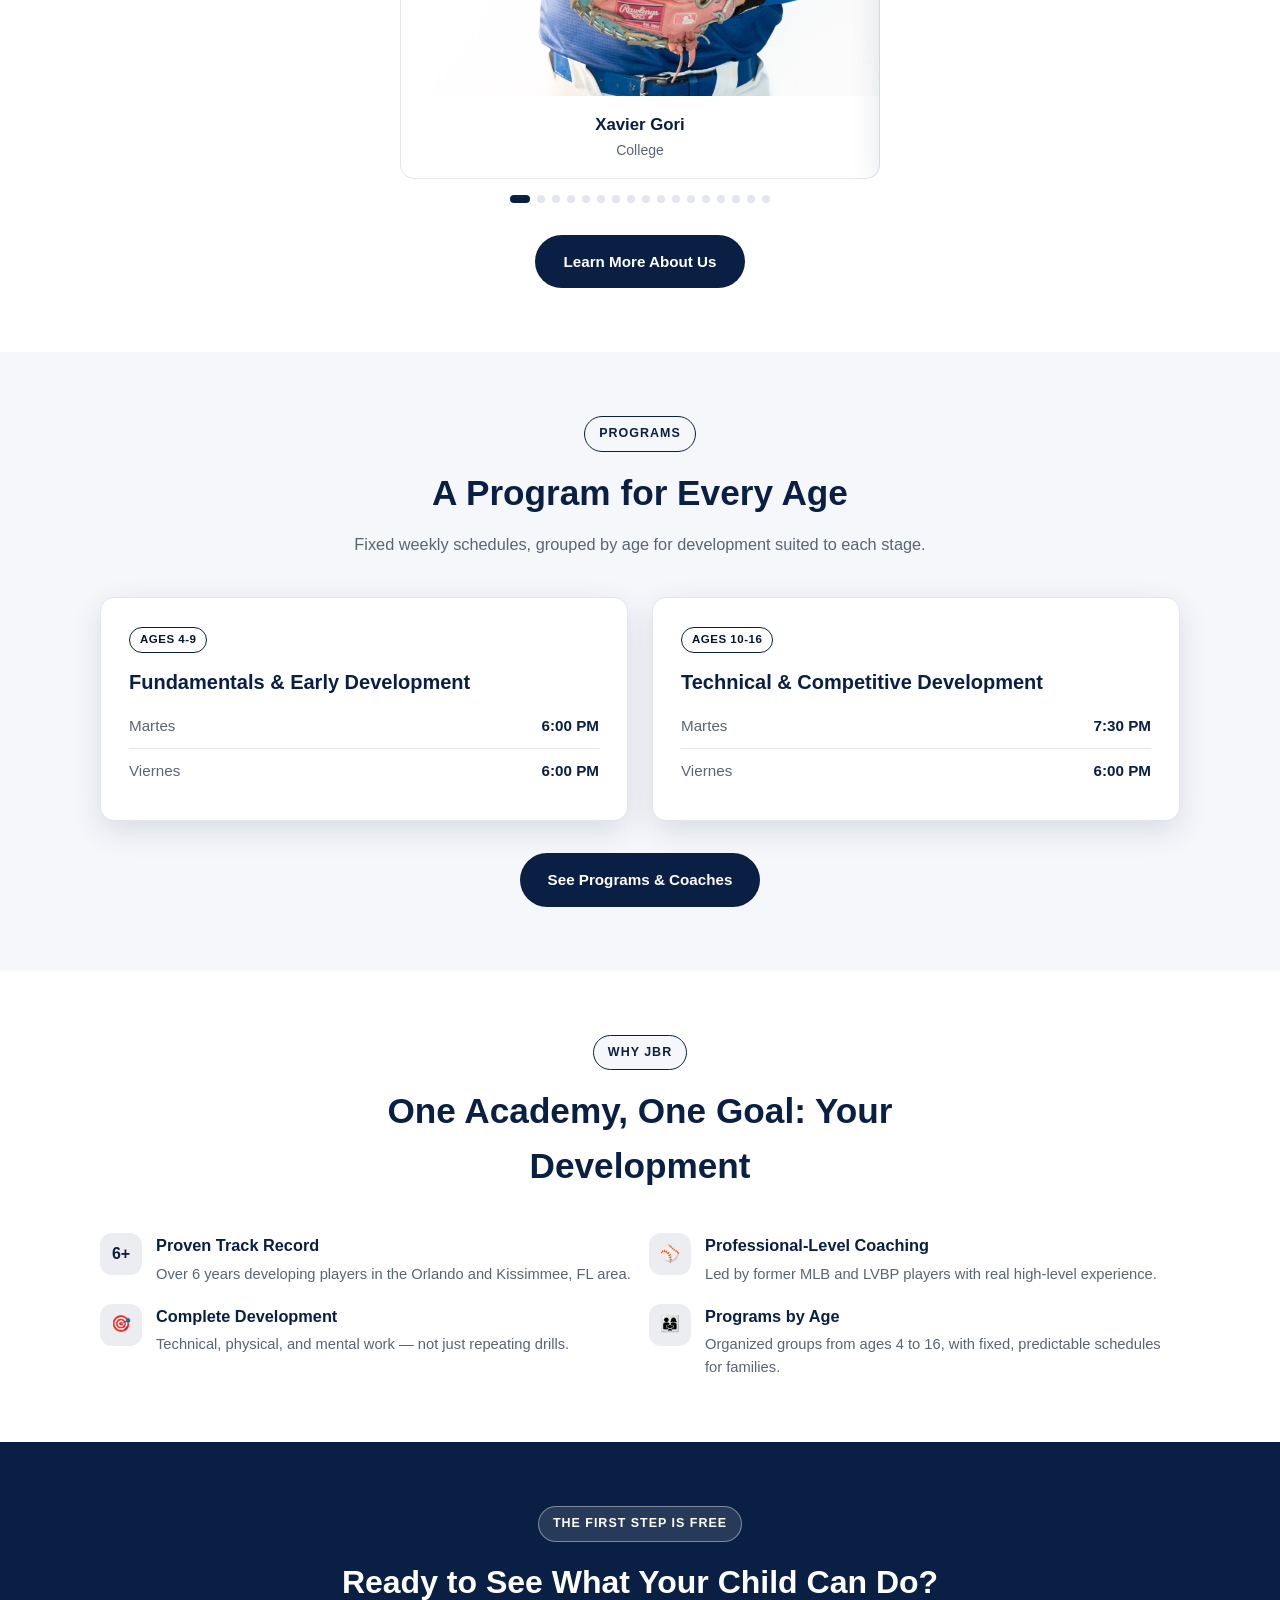
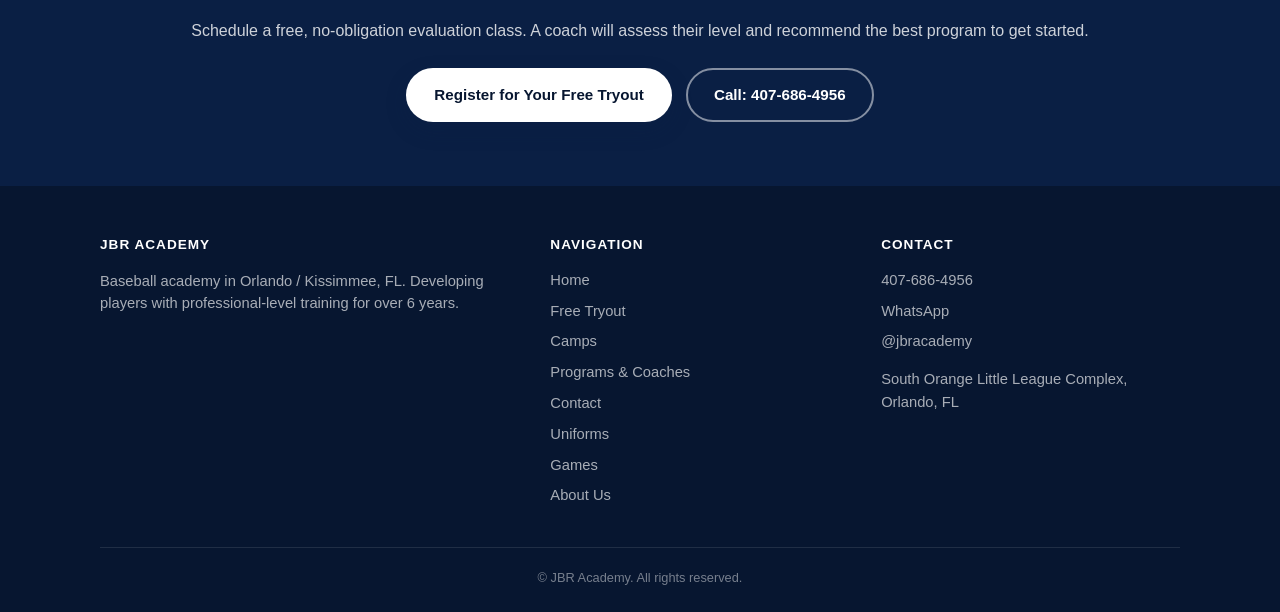
==== commit b4050921: "camps" ====
--- a/site/index.html
+++ b/site/index.html
@@ -5,8 +5,9 @@
 <meta name="viewport" content="width=device-width, initial-scale=1.0">
 <title>JBR Academy | Academia de Beisbol en Orlando, FL</title>
 <meta name="description" content="JBR Academy — academia de beisbol en Orlando/Kissimmee, FL. Entrenamiento con ex-jugadores de MLB. Regístrate a tu Tryout Gratis.">
-<link rel="stylesheet" href="css/styles.css?v=8">
+<link rel="stylesheet" href="css/styles.css?v=9">
 <link rel="stylesheet" href="css/i18n.css">
+<link rel="stylesheet" href="css/campamentos.css?v=3">
 </head>
 <body>
 
@@ -18,6 +19,7 @@
     <nav class="main-nav">
       <a href="index.html" class="active" data-i18n="nav.home">Inicio</a>
       <a href="tryout.html" data-i18n="nav.tryout">Free Tryout</a>
+      <a href="campamentos.html" data-i18n="nav.camps">Campamentos</a>
       <a href="programas.html" data-i18n="nav.programs">Programas &amp; Coaches</a>
       <a href="contacto.html" data-i18n="nav.contact">Contacto</a>
       <a href="uniformes.html" data-i18n="nav.uniforms">Uniformes</a>
@@ -34,6 +36,7 @@
   <div class="mobile-menu" id="mobileMenu">
     <a href="index.html" data-i18n="nav.home">Inicio</a>
     <a href="tryout.html" data-i18n="nav.tryout">Free Tryout</a>
+    <a href="campamentos.html" data-i18n="nav.camps">Campamentos</a>
     <a href="programas.html" data-i18n="nav.programs">Programas &amp; Coaches</a>
     <a href="contacto.html" data-i18n="nav.contact">Contacto</a>
     <a href="uniformes.html" data-i18n="nav.uniforms">Uniformes</a>
@@ -62,6 +65,19 @@
       <div><strong data-i18n="home.stats.years">+6</strong><span data-i18n="home.stats.yearsLabel">Años Formando Jugadores</span></div>
       <div><strong data-i18n="home.stats.coaches">3</strong><span data-i18n="home.stats.coachesLabel">Coaches Profesionales</span></div>
       <div><strong data-i18n="home.stats.programs">4-16</strong><span data-i18n="home.stats.programsLabel">Programas por edad</span></div>
+    </div>
+  </div>
+</section>
+
+<section class="camp-promo" id="campPromo" hidden>
+  <div class="container">
+    <div class="camp-promo-inner">
+      <div>
+        <span class="camp-next-label" data-i18n="camps.next.label">Próximo campamento</span>
+        <strong data-promo-name></strong>
+        <p data-promo-dates></p>
+      </div>
+      <a href="campamentos.html#inscripcion" class="btn btn-white" data-i18n="camps.promo.cta">Inscríbete aquí</a>
     </div>
   </div>
 </section>
@@ -202,6 +218,7 @@
         <h5 data-i18n="footer.navTitle">Navegación</h5>
         <a href="index.html" data-i18n="nav.home">Inicio</a>
         <a href="tryout.html" data-i18n="nav.tryout">Free Tryout</a>
+        <a href="campamentos.html" data-i18n="nav.camps">Campamentos</a>
         <a href="programas.html" data-i18n="nav.programs">Programas &amp; Coaches</a>
         <a href="contacto.html" data-i18n="nav.contact">Contacto</a>
         <a href="uniformes.html" data-i18n="nav.uniforms">Uniformes</a>
@@ -220,8 +237,10 @@
   </div>
 </footer>
 
-<script src="js/i18n-data.js?v=10"></script>
+<script src="js/i18n-data.js?v=13"></script>
 <script src="js/i18n.js"></script>
+<script src="js/campamentos-data.js?v=2"></script>
+<script src="js/camp-promo.js?v=1"></script>
 <script src="js/carousel.js"></script>
 </body>
 </html>
--- a/site/css/styles.css
+++ b/site/css/styles.css
@@ -183,9 +183,11 @@
 
 .mobile-menu .btn { margin-top: 10px; }
 
-@media (min-width: 1100px) {
-  nav.main-nav { display: flex; }
-  .btn.header-cta { display: inline-flex; }
+@media (min-width: 1220px) {
+  /* Con 8 enlaces en el menu, el header usa un poco mas de ancho y espacio mas compacto */
+  .site-header .container { max-width: 1280px; gap: 12px; }
+  nav.main-nav { display: flex; gap: 16px; font-size: 0.88rem; }
+  .btn.header-cta { display: inline-flex; padding: 10px 18px; font-size: 0.88rem; }
   .menu-toggle { display: none; }
 }
 
--- a/site/css/campamentos.css
+++ b/site/css/campamentos.css
@@ -0,0 +1,374 @@
+/* ---------- Campamentos ---------- */
+.camp-hero { padding: 56px 0 64px; }
+
+.camp-next {
+  display: flex;
+  flex-wrap: wrap;
+  align-items: center;
+  justify-content: space-between;
+  gap: 18px;
+  background: rgba(255,255,255,0.07);
+  border: 1px solid rgba(255,255,255,0.16);
+  border-radius: var(--radius);
+  padding: 18px 20px;
+  max-width: 620px;
+}
+.camp-next[hidden] { display: none; }
+
+.camp-next-info { display: flex; flex-direction: column; gap: 2px; }
+.camp-next-label {
+  font-size: 0.72rem;
+  font-weight: 700;
+  letter-spacing: 1px;
+  text-transform: uppercase;
+  color: rgba(255,255,255,0.7);
+}
+.camp-next-name { font-size: 1.25rem; font-weight: 800; }
+.camp-next-dates { font-size: 0.9rem; color: rgba(255,255,255,0.8); }
+
+.countdown { display: flex; gap: 8px; }
+.countdown div {
+  background: var(--white);
+  color: var(--navy);
+  border-radius: 10px;
+  min-width: 62px;
+  padding: 8px 6px;
+  text-align: center;
+}
+.countdown strong { display: block; font-size: 1.5rem; font-weight: 900; line-height: 1.1; font-variant-numeric: tabular-nums; }
+.countdown span { font-size: 0.66rem; font-weight: 700; text-transform: uppercase; letter-spacing: 0.5px; color: var(--gray); }
+
+/* Tarjetas de campamento */
+.camp-grid {
+  display: grid;
+  grid-template-columns: 1fr;
+  gap: 22px;
+}
+@media (min-width: 720px) { .camp-grid { grid-template-columns: repeat(2, 1fr); } }
+@media (min-width: 1000px) { .camp-grid { grid-template-columns: repeat(3, 1fr); } }
+
+.camp-card {
+  background: var(--white);
+  border: 1px solid var(--gray-light);
+  border-radius: var(--radius);
+  box-shadow: var(--shadow);
+  overflow: hidden;
+  display: flex;
+  flex-direction: column;
+  transition: transform 0.2s ease, box-shadow 0.2s ease;
+}
+.camp-card:hover { transform: translateY(-3px); box-shadow: 0 16px 36px rgba(10,31,68,0.18); }
+.camp-card.is-featured { border: 2px solid var(--navy); }
+
+.camp-card-top {
+  background: linear-gradient(140deg, var(--navy) 0%, var(--navy-light) 100%);
+  color: var(--white);
+  padding: 20px 22px 18px;
+  position: relative;
+}
+.camp-card.is-soon .camp-card-top { background: linear-gradient(140deg, #3a4a6b 0%, #56637f 100%); }
+
+.camp-season {
+  font-size: 0.72rem;
+  font-weight: 700;
+  letter-spacing: 1px;
+  text-transform: uppercase;
+  color: rgba(255,255,255,0.75);
+}
+.camp-card h3 { margin: 4px 0 10px; font-size: 1.3rem; font-weight: 800; line-height: 1.2; }
+
+.camp-date-badge {
+  display: inline-flex;
+  align-items: center;
+  gap: 10px;
+  background: rgba(255,255,255,0.12);
+  border-radius: 10px;
+  padding: 6px 12px;
+  font-weight: 700;
+  font-size: 0.92rem;
+}
+
+.camp-status {
+  display: inline-block;
+  margin-bottom: 10px;
+  font-size: 0.68rem;
+  font-weight: 800;
+  text-transform: uppercase;
+  letter-spacing: 0.6px;
+  padding: 4px 10px;
+  border-radius: 999px;
+  background: var(--white);
+  color: var(--navy);
+}
+.camp-status.soon { background: rgba(255,255,255,0.18); color: var(--white); }
+.camp-status.full { background: #e3e6ec; color: var(--gray); }
+.camp-status.open::before {
+  content: "";
+  display: inline-block;
+  width: 7px;
+  height: 7px;
+  border-radius: 50%;
+  background: #1f9d55;
+  margin-right: 6px;
+  vertical-align: 1px;
+  animation: campPulse 1.6s ease-in-out infinite;
+}
+@keyframes campPulse { 50% { opacity: 0.3; } }
+
+.camp-card-body { padding: 18px 22px 22px; display: flex; flex-direction: column; gap: 12px; flex: 1; }
+
+.camp-meta { display: grid; gap: 6px; font-size: 0.9rem; color: var(--gray); }
+.camp-meta div { display: flex; gap: 8px; }
+.camp-meta b { color: var(--navy); font-weight: 700; }
+
+.camp-highlights { list-style: none; margin: 0; padding: 0; display: grid; gap: 6px; font-size: 0.9rem; }
+.camp-highlights li { display: flex; gap: 8px; align-items: flex-start; }
+.camp-highlights li::before {
+  content: "✓";
+  flex: none;
+  width: 18px;
+  height: 18px;
+  border-radius: 50%;
+  background: rgba(10,31,68,0.08);
+  color: var(--navy);
+  font-size: 0.7rem;
+  font-weight: 900;
+  display: flex;
+  align-items: center;
+  justify-content: center;
+  margin-top: 2px;
+}
+
+.camp-spots { font-size: 0.82rem; color: var(--gray); }
+.camp-spots-bar { height: 7px; background: var(--gray-light); border-radius: 999px; overflow: hidden; margin-top: 6px; }
+.camp-spots-bar i { display: block; height: 100%; background: var(--navy); border-radius: 999px; }
+
+.camp-price { display: flex; align-items: baseline; justify-content: space-between; gap: 10px; margin-top: auto; padding-top: 12px; border-top: 1px solid var(--gray-light); }
+.camp-price strong { font-size: 1.35rem; color: var(--navy); font-weight: 900; }
+.camp-price span { font-size: 0.8rem; color: var(--gray); }
+
+.camp-card .btn { width: 100%; }
+.btn-ghost { background: transparent; border-color: var(--gray-light); color: var(--navy); }
+.btn-ghost:hover { border-color: var(--navy); }
+.btn[disabled] { opacity: 0.5; cursor: not-allowed; transform: none; }
+
+.camp-empty { text-align: center; color: var(--gray); grid-column: 1 / -1; }
+
+/* Un día en el camp */
+.day-timeline {
+  display: grid;
+  grid-template-columns: 1fr;
+  gap: 14px;
+  counter-reset: day;
+}
+@media (min-width: 860px) { .day-timeline { grid-template-columns: repeat(4, 1fr); } }
+
+.day-step {
+  font: inherit;
+  text-align: left;
+  background: var(--white);
+  border: 1.5px solid var(--gray-light);
+  border-radius: var(--radius);
+  padding: 18px;
+  cursor: pointer;
+  display: flex;
+  flex-direction: column;
+  gap: 6px;
+  color: var(--navy-dark);
+  transition: border-color 0.2s, box-shadow 0.2s, background 0.2s;
+}
+.day-step:hover { border-color: var(--navy); }
+.day-step.active { background: var(--navy); border-color: var(--navy); color: var(--white); box-shadow: var(--shadow); }
+.day-time { font-weight: 900; font-size: 1.4rem; font-variant-numeric: tabular-nums; }
+.day-title { font-weight: 800; }
+.day-text { font-size: 0.88rem; color: var(--gray); max-height: 0; overflow: hidden; opacity: 0; transition: max-height 0.3s ease, opacity 0.3s ease; }
+.day-step.active .day-text { max-height: 140px; opacity: 1; color: rgba(255,255,255,0.82); }
+
+/* Equipo para el campamento */
+.bring-grid { display: grid; grid-template-columns: 1fr; gap: 14px; max-width: 900px; margin: 0 auto; }
+@media (min-width: 640px) { .bring-grid { grid-template-columns: repeat(2, 1fr); } }
+@media (min-width: 900px) { .bring-grid { grid-template-columns: repeat(3, 1fr); } }
+.bring-item {
+  display: flex;
+  align-items: center;
+  gap: 14px;
+  background: var(--white);
+  border: 1px solid var(--gray-light);
+  border-left: 4px solid var(--navy);
+  border-radius: 12px;
+  padding: 16px 18px;
+  box-shadow: 0 4px 14px rgba(10,31,68,0.06);
+}
+.bring-icon {
+  flex: none;
+  width: 44px;
+  height: 44px;
+  border-radius: 50%;
+  background: var(--navy);
+  color: var(--white);
+  display: flex;
+  align-items: center;
+  justify-content: center;
+}
+.bring-icon svg { width: 22px; height: 22px; }
+.bring-item strong { display: block; color: var(--navy); font-weight: 800; }
+.bring-item small { display: block; color: var(--gray); font-size: 0.85rem; line-height: 1.4; }
+.bring-note { text-align: center; color: var(--gray); font-size: 0.88rem; margin: 22px 0 0; font-weight: 600; }
+
+/* Caja de pago Zelle */
+.pay-box {
+  border: 2px solid var(--navy);
+  border-radius: 14px;
+  padding: 18px;
+  margin: 0 0 22px;
+  background: linear-gradient(180deg, rgba(10,31,68,0.04), transparent);
+  text-align: left;
+}
+.pay-head { display: flex; gap: 14px; align-items: flex-start; margin-bottom: 14px; }
+.pay-head strong { color: var(--navy); font-size: 1.05rem; }
+.pay-head p { margin: 2px 0 0; color: var(--gray); font-size: 0.88rem; }
+.pay-badge { flex: none; background: #6d1ed4; color: #fff; font-weight: 900; font-size: 0.8rem; padding: 6px 10px; border-radius: 8px; letter-spacing: 0.3px; }
+.pay-details { display: grid; grid-template-columns: auto 1fr; gap: 8px 16px; margin: 0; font-size: 0.95rem; }
+.pay-details dt { color: var(--gray); }
+.pay-details dd { margin: 0; font-weight: 800; color: var(--navy); display: flex; align-items: center; gap: 10px; flex-wrap: wrap; }
+.pay-copy { font: inherit; font-size: 0.75rem; font-weight: 700; border: 1.5px solid var(--navy); background: var(--white); color: var(--navy); border-radius: 999px; padding: 3px 12px; cursor: pointer; }
+.pay-copy:hover { background: var(--navy); color: var(--white); }
+.form-success .pay-box { max-width: 460px; margin: 0 auto 20px; }
+.camp-pay-line { font-size: 0.82rem; color: var(--gray); font-weight: 600; margin-top: -4px; }
+
+/* Formulario por pasos */
+.camp-form-card { max-width: 760px; margin: 0 auto; }
+
+.stepper { list-style: none; margin: 0 0 28px; padding: 0; display: flex; justify-content: space-between; position: relative; }
+.stepper::before { content: ""; position: absolute; top: 16px; left: 8%; right: 8%; height: 2px; background: var(--gray-light); }
+.stepper li { position: relative; flex: 1; display: flex; flex-direction: column; align-items: center; gap: 6px; font-size: 0.78rem; font-weight: 700; color: var(--gray); }
+.stepper li span {
+  width: 34px;
+  height: 34px;
+  border-radius: 50%;
+  background: var(--white);
+  border: 2px solid var(--gray-light);
+  display: flex;
+  align-items: center;
+  justify-content: center;
+  font-weight: 800;
+  transition: all 0.2s;
+}
+.stepper li em { font-style: normal; }
+.stepper li.active { color: var(--navy); }
+.stepper li.active span { border-color: var(--navy); color: var(--navy); box-shadow: 0 0 0 4px rgba(10,31,68,0.1); }
+.stepper li.done span { background: var(--navy); border-color: var(--navy); color: var(--white); }
+
+.camp-step { border: 0; padding: 0; margin: 0; display: none; min-width: 0; }
+.camp-step.active { display: block; animation: stepIn 0.25s ease; }
+@keyframes stepIn { from { opacity: 0; transform: translateX(10px); } to { opacity: 1; transform: none; } }
+.camp-step legend { font-size: 1.15rem; font-weight: 800; color: var(--navy); margin-bottom: 16px; padding: 0; }
+
+.form-row textarea {
+  width: 100%;
+  padding: 13px 14px;
+  border-radius: 10px;
+  border: 1.5px solid var(--gray-light);
+  font-size: 1rem;
+  font-family: inherit;
+  background: var(--off-white);
+  resize: vertical;
+}
+.form-row textarea:focus { outline: none; border-color: var(--navy); background: var(--white); }
+.camp-step .is-invalid { border-color: #c0392b !important; background: #fdf3f2 !important; }
+
+.camp-choices { display: grid; gap: 12px; }
+.camp-choice { display: block; cursor: pointer; }
+.camp-choice input { position: absolute; opacity: 0; pointer-events: none; }
+.camp-choice-box {
+  display: flex;
+  align-items: center;
+  gap: 14px;
+  border: 1.5px solid var(--gray-light);
+  border-radius: 12px;
+  padding: 14px 16px;
+  background: var(--off-white);
+  transition: all 0.15s;
+}
+.camp-choice-box::before {
+  content: "";
+  flex: none;
+  width: 20px;
+  height: 20px;
+  border-radius: 50%;
+  border: 2px solid var(--gray);
+  background: var(--white);
+}
+.camp-choice input:checked + .camp-choice-box { border-color: var(--navy); background: var(--white); box-shadow: 0 0 0 3px rgba(10,31,68,0.1); }
+.camp-choice input:checked + .camp-choice-box::before { border-color: var(--navy); background: radial-gradient(circle, var(--navy) 45%, var(--white) 50%); }
+.camp-choice input:focus-visible + .camp-choice-box { outline: 2px solid var(--navy); outline-offset: 2px; }
+.camp-choice-name { font-weight: 800; color: var(--navy); display: block; }
+.camp-choice-sub { font-size: 0.85rem; color: var(--gray); }
+.camp-choice-price { margin-left: auto; font-weight: 800; color: var(--navy); white-space: nowrap; font-size: 0.9rem; }
+
+.pill-choices { display: flex; flex-wrap: wrap; gap: 8px; }
+.pill-choices label { margin: 0; cursor: pointer; }
+.pill-choices input { position: absolute; opacity: 0; pointer-events: none; }
+.pill-choices span {
+  display: inline-block;
+  padding: 10px 18px;
+  border-radius: 999px;
+  border: 1.5px solid var(--gray-light);
+  background: var(--off-white);
+  font-weight: 700;
+  font-size: 0.9rem;
+  color: var(--navy);
+  transition: all 0.15s;
+}
+.pill-choices input:checked + span { background: var(--navy); border-color: var(--navy); color: var(--white); }
+.pill-choices input:focus-visible + span { outline: 2px solid var(--navy); outline-offset: 2px; }
+.pill-choices.is-invalid span { border-color: #c0392b; }
+
+.step-error { color: #c0392b; font-weight: 700; font-size: 0.88rem; margin: 10px 0 0; }
+
+.review { display: grid; grid-template-columns: auto 1fr; gap: 8px 18px; margin: 0 0 22px; padding: 16px 18px; background: var(--off-white); border-radius: 12px; font-size: 0.92rem; }
+.review dt { color: var(--gray); }
+.review dd { margin: 0; font-weight: 700; color: var(--navy); overflow-wrap: anywhere; }
+@media (max-width: 480px) {
+  .review { grid-template-columns: 1fr; gap: 2px; }
+  .review dd { margin-bottom: 8px; }
+}
+
+.waiver-box { max-height: 160px; overflow-y: auto; border: 1.5px solid var(--gray-light); border-radius: 10px; padding: 14px; font-size: 0.82rem; color: var(--gray); background: var(--off-white); line-height: 1.5; }
+
+.check-row { display: flex; align-items: flex-start; gap: 10px; margin-bottom: 12px; font-weight: 600; font-size: 0.92rem; color: var(--navy); cursor: pointer; }
+.check-row input { width: 18px; height: 18px; margin-top: 2px; flex: none; accent-color: var(--navy); }
+
+.step-nav { display: flex; justify-content: space-between; gap: 12px; margin-top: 24px; }
+.step-nav .btn[hidden] { display: none; }
+.step-nav #campNextBtn, .step-nav #campSubmit { margin-left: auto; }
+
+/* FAQ */
+.camp-faq { padding: 8px 24px; }
+.camp-faq details { border-bottom: 1px solid var(--gray-light); }
+.camp-faq details:last-child { border-bottom: none; }
+.camp-faq summary { cursor: pointer; padding: 18px 0; font-weight: 700; color: var(--navy); list-style: none; display: flex; justify-content: space-between; gap: 12px; }
+.camp-faq summary::-webkit-details-marker { display: none; }
+.camp-faq summary::after { content: "+"; font-size: 1.3rem; line-height: 1; transition: transform 0.2s; }
+.camp-faq details[open] summary::after { transform: rotate(45deg); }
+.camp-faq details p { margin: 0 0 18px; color: var(--gray); }
+
+/* Banner en la página de inicio */
+.camp-promo { padding: 28px 0 0; }
+.camp-promo-inner {
+  display: flex;
+  flex-wrap: wrap;
+  align-items: center;
+  justify-content: space-between;
+  gap: 16px;
+  background: linear-gradient(120deg, var(--navy) 0%, var(--navy-light) 100%);
+  color: var(--white);
+  border-radius: 20px;
+  padding: 22px 26px;
+  box-shadow: var(--shadow);
+}
+.camp-promo-inner .camp-next-label { display: block; margin-bottom: 2px; }
+.camp-promo-inner strong { font-size: 1.2rem; }
+.camp-promo-inner p { margin: 2px 0 0; color: rgba(255,255,255,0.8); font-size: 0.92rem; }
+
+.coach-bio { margin: 0; color: var(--gray); font-size: 0.92rem; }
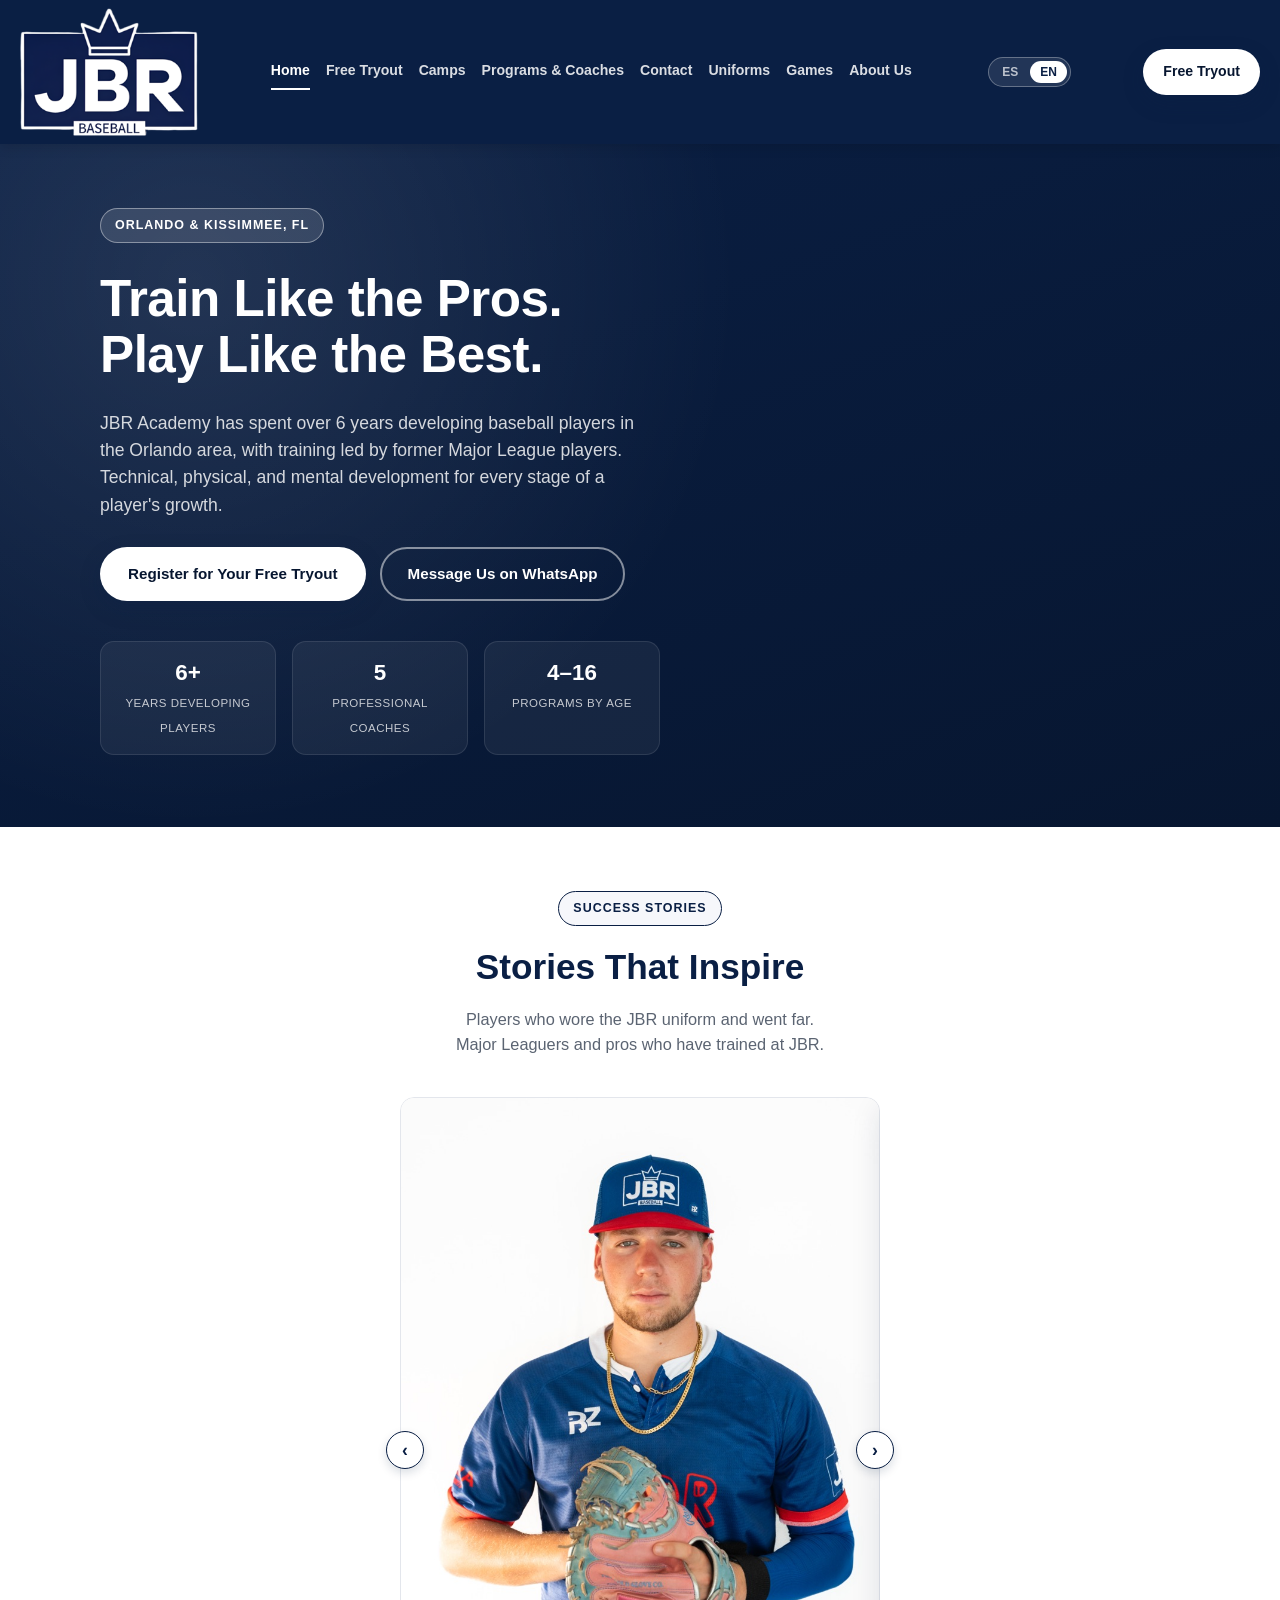
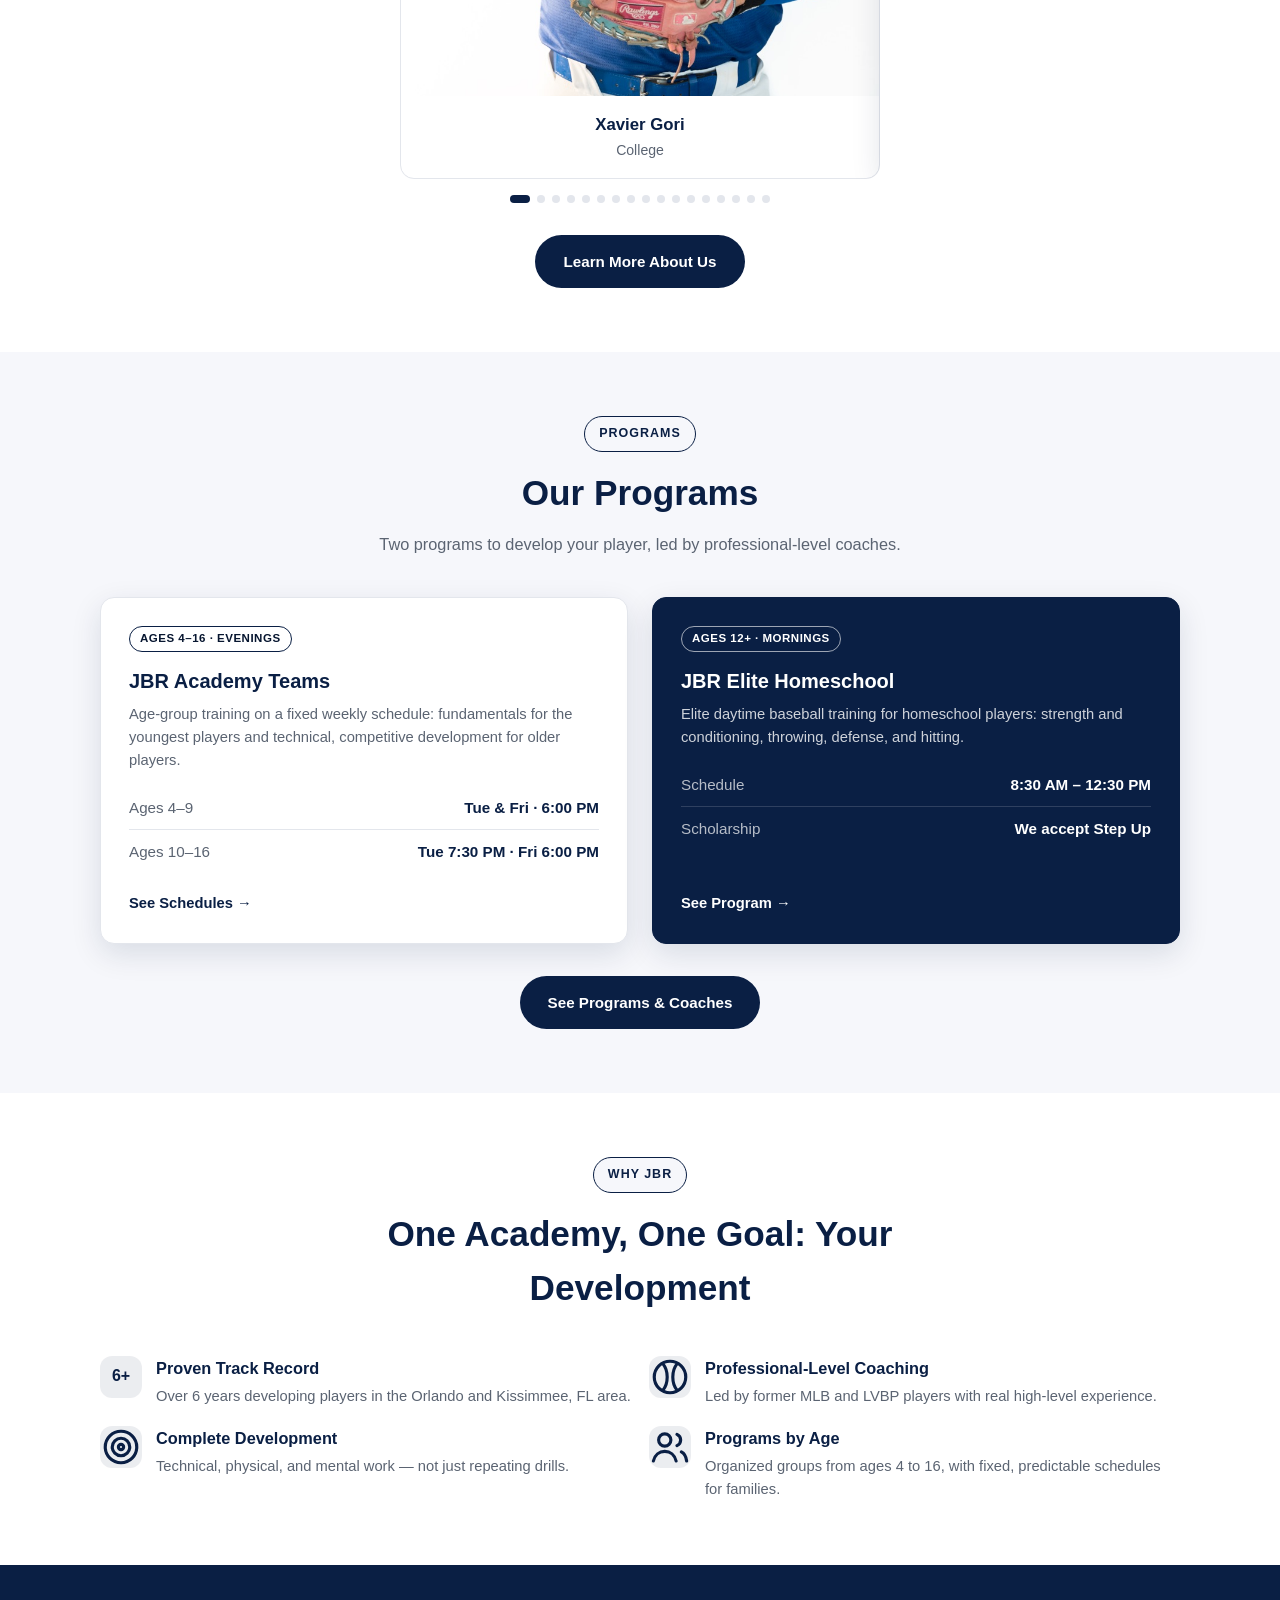
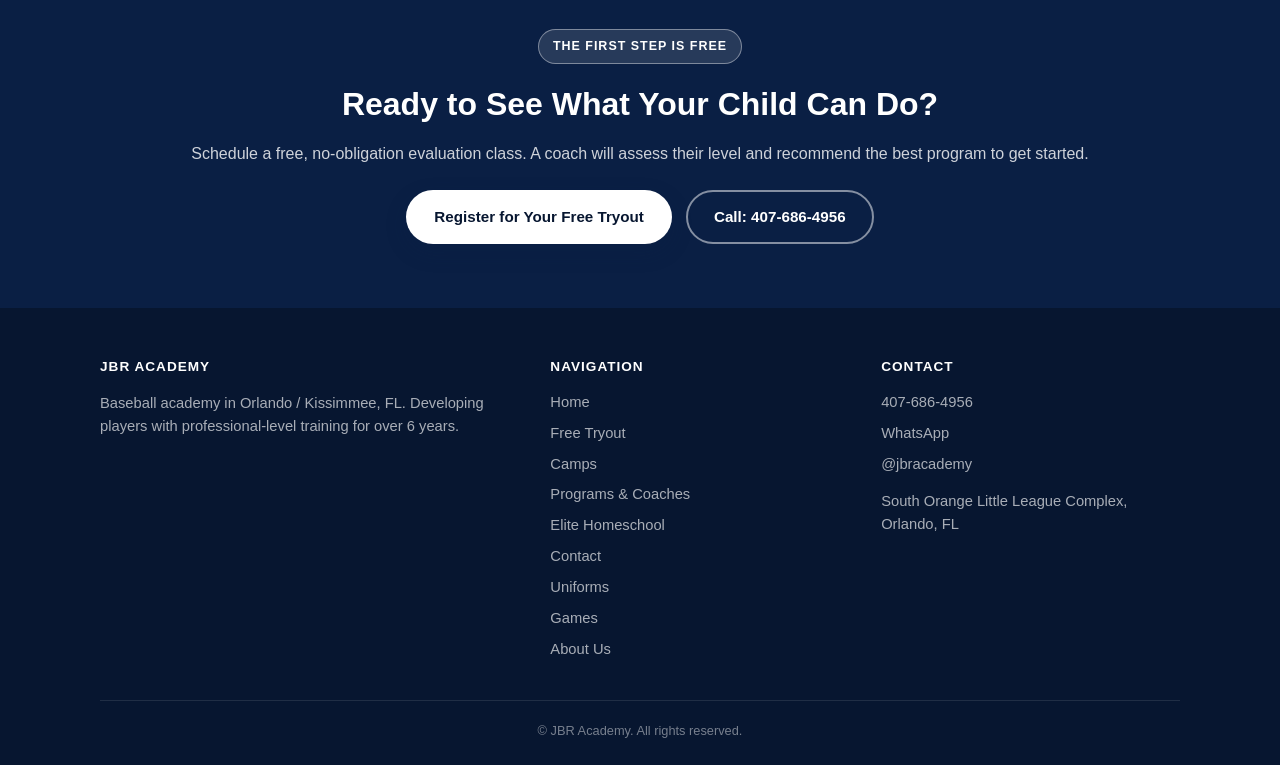
==== commit 8d289731: "cambios" ====
--- a/site/index.html
+++ b/site/index.html
@@ -3,11 +3,11 @@
 <head>
 <meta charset="UTF-8">
 <meta name="viewport" content="width=device-width, initial-scale=1.0">
-<title>JBR Academy | Academia de Beisbol en Orlando, FL</title>
-<meta name="description" content="JBR Academy — academia de beisbol en Orlando/Kissimmee, FL. Entrenamiento con ex-jugadores de MLB. Regístrate a tu Tryout Gratis.">
-<link rel="stylesheet" href="css/styles.css?v=9">
+<title>JBR Academy | Academia de béisbol en Orlando, FL</title>
+<meta name="description" content="JBR Academy, academia de béisbol en Orlando/Kissimmee, FL. Entrenamiento con exjugadores de MLB. Regístrate a tu tryout gratis.">
+<link rel="stylesheet" href="css/styles.css?v=11">
 <link rel="stylesheet" href="css/i18n.css">
-<link rel="stylesheet" href="css/campamentos.css?v=3">
+<link rel="stylesheet" href="css/campamentos.css?v=5">
 </head>
 <body>
 
@@ -20,7 +20,7 @@
       <a href="index.html" class="active" data-i18n="nav.home">Inicio</a>
       <a href="tryout.html" data-i18n="nav.tryout">Free Tryout</a>
       <a href="campamentos.html" data-i18n="nav.camps">Campamentos</a>
-      <a href="programas.html" data-i18n="nav.programs">Programas &amp; Coaches</a>
+      <a href="programas.html" data-i18n="nav.programs">Programas y Coaches</a>
       <a href="contacto.html" data-i18n="nav.contact">Contacto</a>
       <a href="uniformes.html" data-i18n="nav.uniforms">Uniformes</a>
       <a href="juegos.html" data-i18n="nav.games">Juegos</a>
@@ -37,7 +37,7 @@
     <a href="index.html" data-i18n="nav.home">Inicio</a>
     <a href="tryout.html" data-i18n="nav.tryout">Free Tryout</a>
     <a href="campamentos.html" data-i18n="nav.camps">Campamentos</a>
-    <a href="programas.html" data-i18n="nav.programs">Programas &amp; Coaches</a>
+    <a href="programas.html" data-i18n="nav.programs">Programas y Coaches</a>
     <a href="contacto.html" data-i18n="nav.contact">Contacto</a>
     <a href="uniformes.html" data-i18n="nav.uniforms">Uniformes</a>
     <a href="juegos.html" data-i18n="nav.games">Juegos</a>
@@ -54,17 +54,15 @@
   <div class="container">
     <span class="eyebrow" data-i18n="home.hero.badge">Orlando &amp; Kissimmee, FL</span>
     <h1 data-i18n-html="home.hero.title">Entrena como los pros.<br>Juega como los <span>mejores</span>.</h1>
-    <p class="lead" data-i18n="home.hero.lead">JBR Academy lleva más de 6 años formando jugadores de beisbol en el
-      área de Orlando, con entrenamiento dirigido por ex-jugadores de Grandes Ligas.
-      Desarrollo técnico, físico y mental para cada etapa del jugador.</p>
+    <p class="lead" data-i18n="home.hero.lead">JBR Academy lleva más de 6 años formando jugadores de béisbol en el área de Orlando, con entrenamiento dirigido por exjugadores de Grandes Ligas. Desarrollo técnico, físico y mental para cada etapa del jugador.</p>
     <div class="hero-actions">
       <a href="tryout.html" class="btn btn-white" data-i18n="home.hero.ctaPrimary">Regístrate a tu Tryout Gratis</a>
       <a href="https://wa.me/14076864956" class="btn btn-outline" target="_blank" rel="noopener" data-i18n="home.hero.ctaSecondary">Escríbenos por WhatsApp</a>
     </div>
     <div class="hero-stats">
-      <div><strong data-i18n="home.stats.years">+6</strong><span data-i18n="home.stats.yearsLabel">Años Formando Jugadores</span></div>
-      <div><strong data-i18n="home.stats.coaches">3</strong><span data-i18n="home.stats.coachesLabel">Coaches Profesionales</span></div>
-      <div><strong data-i18n="home.stats.programs">4-16</strong><span data-i18n="home.stats.programsLabel">Programas por edad</span></div>
+      <div><strong data-i18n="home.stats.years">+6</strong><span data-i18n="home.stats.yearsLabel">Años formando jugadores</span></div>
+      <div><strong data-i18n="home.stats.coaches">5</strong><span data-i18n="home.stats.coachesLabel">Coaches profesionales</span></div>
+      <div><strong data-i18n="home.stats.programs">4–16</strong><span data-i18n="home.stats.programsLabel">Programas por edad</span></div>
     </div>
   </div>
 </section>
@@ -85,20 +83,19 @@
 <section>
   <div class="container">
     <div class="section-head">
-      <span class="eyebrow" data-i18n="home.success.eyebrow">Historias de Éxito</span>
+      <span class="eyebrow" data-i18n="home.success.eyebrow">Historias de éxito</span>
       <h2 data-i18n="home.success.title">Historias que inspiran</h2>
-      <p data-i18n="home.success.lead">Jugadores que se formaron en JBR y llegaron lejos, y profesionales
-        de MLB que han entrenado con nosotros.</p>
+      <p data-i18n-html="home.success.lead">Jugadores que vistieron el uniforme de JBR y llegaron lejos.<br>Peloteros de Grandes Ligas y profesionales que han entrenado en JBR.</p>
     </div>
 
     <div class="carousel" data-interval="4000">
       <div class="carousel-viewport">
         <div class="carousel-track">
           <div class="carousel-slide"><div class="carousel-card"><div class="carousel-photo"><img src="assets/historias-exito/xavier-gori.jpg" alt="Xavier Gori"></div><div class="carousel-caption"><div class="name" data-i18n="story.xavierGori.name">Xavier Gori</div><div class="detail" data-i18n="story.xavierGori.detail">College</div></div></div></div>
-          <div class="carousel-slide"><div class="carousel-card"><div class="carousel-photo"><img src="assets/historias-exito/contreras-1.jpg" alt="Willson y William Contreras"></div><div class="carousel-caption"><div class="name" data-i18n="visit.contrerasBoth.name">Willson &amp; William Contreras</div><div class="detail" data-i18n="visit.contrerasBoth.detail">Jugadores de MLB — off-season en JBR</div></div></div></div>
+          <div class="carousel-slide"><div class="carousel-card"><div class="carousel-photo"><img src="assets/historias-exito/contreras-1.jpg" alt="Willson y William Contreras"></div><div class="carousel-caption"><div class="name" data-i18n="visit.contrerasBoth.name">Willson &amp; William Contreras</div><div class="detail" data-i18n="visit.contrerasBoth.detail">Jugadores de MLB · Temporada baja en JBR</div></div></div></div>
           <div class="carousel-slide"><div class="carousel-card"><div class="carousel-photo"><img src="assets/historias-exito/ander-elorriaga.jpg" alt="Ander Elorriaga"></div><div class="carousel-caption"><div class="name" data-i18n="story.anderElorriaga.name">Ander Elorriaga</div><div class="detail" data-i18n="story.anderElorriaga.detail">D1 College</div></div></div></div>
           <div class="carousel-slide"><div class="carousel-card"><div class="carousel-photo"><img src="assets/historias-exito/carlos-cordero.jpg" alt="Carlos Cordero"></div><div class="carousel-caption"><div class="name" data-i18n="story.carlosCordero.name">Carlos Cordero</div><div class="detail" data-i18n="story.carlosCordero.detail">D1 College</div></div></div></div>
-          <div class="carousel-slide"><div class="carousel-card"><div class="carousel-photo pos-top"><img src="assets/historias-exito/ali-castillo.jpg" alt="Ali Castillo"></div><div class="carousel-caption"><div class="name" data-i18n="visit.aliCastillo.name">Ali Castillo</div><div class="detail" data-i18n="visit.aliCastillo.detail">Profesional — entrenó con nosotros</div></div></div></div>
+          <div class="carousel-slide"><div class="carousel-card"><div class="carousel-photo pos-top"><img src="assets/historias-exito/ali-castillo.jpg" alt="Ali Castillo"></div><div class="carousel-caption"><div class="name" data-i18n="visit.aliCastillo.name">Ali Castillo</div><div class="detail" data-i18n="visit.aliCastillo.detail">Profesional · Entrenó con nosotros</div></div></div></div>
           <div class="carousel-slide"><div class="carousel-card"><div class="carousel-photo"><img src="assets/historias-exito/dj-macares-ayden-johnson.jpg" alt="DJ Macares y Ayden Johnson"></div><div class="carousel-caption"><div class="name" data-i18n="story.djAyden.name">DJ Macares &amp; Ayden Johnson</div><div class="detail" data-i18n="story.djAyden.detail">Sistema SF Giants &amp; Oakland Athletics</div></div></div></div>
           <div class="carousel-slide"><div class="carousel-card"><div class="carousel-photo pos-gavalo"><img src="assets/historias-exito/fabian-gavalo.jpg" alt="Fabian Gavalo"></div><div class="carousel-caption"><div class="name" data-i18n="story.fabianGavalo.name">Fabian Gavalo</div><div class="detail" data-i18n="story.fabianGavalo.detail">College</div></div></div></div>
           <div class="carousel-slide"><div class="carousel-card"><div class="carousel-photo"><img src="assets/historias-exito/hernan-perez.jpg" alt="Hernan Perez"></div><div class="carousel-caption"><div class="name" data-i18n="visit.hernanPerez.name">Hernan Perez</div><div class="detail" data-i18n="visit.hernanPerez.detail">Profesional</div></div></div></div>
@@ -110,7 +107,7 @@
           <div class="carousel-slide"><div class="carousel-card"><div class="carousel-photo"><img src="assets/historias-exito/adrian-almeida.jpg" alt="Adrian Almeida"></div><div class="carousel-caption"><div class="name" data-i18n="visit.adrianAlmeida.name">Adrian Almeida</div><div class="detail" data-i18n="visit.adrianAlmeida.detail">Profesional</div></div></div></div>
           <div class="carousel-slide"><div class="carousel-card"><div class="carousel-photo"><img src="assets/historias-exito/miguel-allegri.jpg" alt="Miguel Allegri"></div><div class="carousel-caption"><div class="name" data-i18n="story.miguelAllegri.name">Miguel Allegri</div><div class="detail" data-i18n="story.miguelAllegri.detail">College</div></div></div></div>
           <div class="carousel-slide"><div class="carousel-card"><div class="carousel-photo"><img src="assets/historias-exito/isaias-ducasse.jpg" alt="Isaias Ducasse"></div><div class="carousel-caption"><div class="name" data-i18n="story.isaiasDucasse.name">Isaias Ducasse</div><div class="detail" data-i18n="story.isaiasDucasse.detail">D1 College</div></div></div></div>
-          <div class="carousel-slide"><div class="carousel-card"><div class="carousel-photo"><img src="assets/historias-exito/contreras-2.jpg" alt="William Contreras"></div><div class="carousel-caption"><div class="name" data-i18n="visit.williamContreras.name">William Contreras</div><div class="detail" data-i18n="visit.williamContreras.detail">Jugador de MLB — off-season en JBR</div></div></div></div>
+          <div class="carousel-slide"><div class="carousel-card"><div class="carousel-photo"><img src="assets/historias-exito/contreras-2.jpg" alt="William Contreras"></div><div class="carousel-caption"><div class="name" data-i18n="visit.williamContreras.name">William Contreras</div><div class="detail" data-i18n="visit.williamContreras.detail">Jugador de MLB · Temporada baja en JBR</div></div></div></div>
         </div>
       </div>
       <button class="carousel-arrow prev" aria-label="Anterior">‹</button>
@@ -128,26 +125,29 @@
   <div class="container">
     <div class="section-head">
       <span class="eyebrow" data-i18n="home.programs.eyebrow">Programas</span>
-      <h2 data-i18n="home.programs.title">Un programa para cada edad</h2>
-      <p data-i18n="home.programs.lead">Horarios fijos semanales, agrupados por edad para un desarrollo adecuado
-        a cada etapa.</p>
-    </div>
-    <div class="grid-2">
+      <h2 data-i18n="home.programs.title">Nuestros programas</h2>
+      <p data-i18n="home.programs.lead">Dos programas para desarrollar a tu jugador, dirigidos por coaches de nivel profesional.</p>
+    </div>
+    <div class="grid-2 programs-duo">
       <div class="card program-card">
-        <span class="tag" data-i18n="home.programs.group1Tag">4 a 9 años</span>
-        <h3 data-i18n="home.programs.group1Title">Fundamentos y desarrollo temprano</h3>
-        <div class="schedule-row"><span>Martes</span><span>6:00 PM</span></div>
-        <div class="schedule-row"><span>Viernes</span><span>6:00 PM</span></div>
-      </div>
-      <div class="card program-card">
-        <span class="tag" data-i18n="home.programs.group2Tag">10 a 16 años</span>
-        <h3 data-i18n="home.programs.group2Title">Desarrollo técnico y competitivo</h3>
-        <div class="schedule-row"><span>Martes</span><span>7:30 PM</span></div>
-        <div class="schedule-row"><span>Viernes</span><span>6:00 PM</span></div>
+        <span class="tag" data-i18n="prog.teams.tag">4 a 16 años · Tardes</span>
+        <h3 data-i18n="prog.teams.title">JBR Academy Teams</h3>
+        <p class="program-text" data-i18n="prog.teams.text">Grupos por edad con horario fijo semanal: fundamentos para los más pequeños y desarrollo técnico y competitivo para los mayores.</p>
+        <div class="schedule-row"><span data-i18n="prog.teams.r1">4 a 9 años</span><span data-i18n="prog.teams.r1v">Mar. y vie. · 6:00 PM</span></div>
+        <div class="schedule-row"><span data-i18n="prog.teams.r2">10 a 16 años</span><span data-i18n="prog.teams.r2v">Mar. 7:30 PM · Vie. 6:00 PM</span></div>
+        <a href="programas.html#academy-teams" class="program-link" data-i18n="prog.teams.cta">Ver horarios</a>
+      </div>
+      <div class="card program-card program-card--elite">
+        <span class="tag" data-i18n="prog.hs.tag">12+ años · Mañanas</span>
+        <h3 data-i18n="prog.hs.title">JBR Elite Homeschool</h3>
+        <p class="program-text" data-i18n="prog.hs.text">Entrenamiento élite de béisbol en horario de día para jugadores que estudian en casa: preparación física, lanzamiento, defensa y bateo.</p>
+        <div class="schedule-row"><span data-i18n="prog.hs.r1">Horario</span><span data-i18n="prog.hs.r1v">8:30 AM – 12:30 PM</span></div>
+        <div class="schedule-row"><span data-i18n="prog.hs.r2">Beca</span><span data-i18n="prog.hs.r2v">Aceptamos Step Up</span></div>
+        <a href="homeschool.html" class="program-link" data-i18n="prog.hs.cta">Ver programa</a>
       </div>
     </div>
     <div style="text-align:center; margin-top:32px;">
-      <a href="programas.html" class="btn btn-navy" data-i18n="home.programs.viewMore">Ver Programas y Coaches</a>
+      <a href="programas.html" class="btn btn-navy" data-i18n="home.programs.viewMore">Ver programas y coaches</a>
     </div>
   </div>
 </section>
@@ -155,7 +155,7 @@
 <section>
   <div class="container">
     <div class="section-head">
-      <span class="eyebrow" data-i18n="home.why.eyebrow">Por Qué JBR</span>
+      <span class="eyebrow" data-i18n="home.why.eyebrow">Por qué JBR</span>
       <h2 data-i18n="home.why.title">Una academia, un solo objetivo: tu desarrollo</h2>
     </div>
     <div class="feature-list">
@@ -167,21 +167,21 @@
         </div>
       </div>
       <div class="feature">
-        <div class="feature-icon">⚾</div>
+        <div class="feature-icon"><svg class="ico" viewBox="0 0 24 24" fill="none" stroke="currentColor" stroke-width="1.8" stroke-linecap="round" stroke-linejoin="round" aria-hidden="true"><circle cx="12" cy="12" r="9"/><path d="M8 4.5c1.6 2 2.4 4.6 2.4 7.5S9.6 17.5 8 19.5M16 4.5c-1.6 2-2.4 4.6-2.4 7.5s.8 5.5 2.4 7.5"/></svg></div>
         <div>
           <h4 data-i18n="home.why.f2Title">Coaching de nivel profesional</h4>
-          <p data-i18n="home.why.f2Text">Dirigido por ex-jugadores de MLB y LVBP con experiencia real de alto nivel.</p>
-        </div>
-      </div>
-      <div class="feature">
-        <div class="feature-icon">🎯</div>
+          <p data-i18n="home.why.f2Text">Dirigido por exjugadores de MLB y de la LVBP con experiencia real de alto nivel.</p>
+        </div>
+      </div>
+      <div class="feature">
+        <div class="feature-icon"><svg class="ico" viewBox="0 0 24 24" fill="none" stroke="currentColor" stroke-width="1.8" stroke-linecap="round" stroke-linejoin="round" aria-hidden="true"><circle cx="12" cy="12" r="9"/><circle cx="12" cy="12" r="5"/><circle cx="12" cy="12" r="1.5"/></svg></div>
         <div>
           <h4 data-i18n="home.why.f3Title">Desarrollo integral</h4>
-          <p data-i18n="home.why.f3Text">Trabajo técnico, físico y mental — no solo repetición de drills.</p>
-        </div>
-      </div>
-      <div class="feature">
-        <div class="feature-icon">👨‍👩‍👧</div>
+          <p data-i18n="home.why.f3Text">Trabajo técnico, físico y mental, no solo repetición de drills.</p>
+        </div>
+      </div>
+      <div class="feature">
+        <div class="feature-icon"><svg class="ico" viewBox="0 0 24 24" fill="none" stroke="currentColor" stroke-width="1.8" stroke-linecap="round" stroke-linejoin="round" aria-hidden="true"><circle cx="9" cy="8" r="3.5"/><path d="M2.5 20c.8-3.5 3.4-5.5 6.5-5.5s5.7 2 6.5 5.5"/><path d="M16 4.8a3.5 3.5 0 0 1 0 6.4M18.5 14.8c1.6.8 2.7 2.6 3 5.2"/></svg></div>
         <div>
           <h4 data-i18n="home.why.f4Title">Programas por edad</h4>
           <p data-i18n="home.why.f4Text">Grupos organizados de 4 a 16 años, con horarios fijos y predecibles para las familias.</p>
@@ -194,7 +194,7 @@
 <section class="bg-navy">
   <div class="container">
     <div class="cta-banner" style="background:none; padding:0; margin:0; max-width:none;">
-      <span class="eyebrow" style="margin:0 auto 16px;" data-i18n="home.cta.eyebrow">El Primer Paso Es Gratis</span>
+      <span class="eyebrow" style="margin:0 auto 16px;" data-i18n="home.cta.eyebrow">El primer paso es gratis</span>
       <h2 data-i18n="home.cta.title">¿Listo para ver de qué es capaz tu hijo/a?</h2>
       <p data-i18n="home.cta.lead">Agenda una clase de evaluación gratuita, sin compromiso. Un coach evaluará
         su nivel y te recomendará el mejor programa para empezar.</p>
@@ -211,15 +211,15 @@
     <div class="footer-grid">
       <div>
         <h5 data-i18n="footer.brandTitle">JBR Academy</h5>
-        <p data-i18n="footer.tagline">Academia de beisbol en Orlando / Kissimmee, FL. Formando jugadores con
-          entrenamiento de nivel profesional desde hace más de 6 años.</p>
+        <p data-i18n="footer.tagline">Academia de béisbol en Orlando / Kissimmee, FL. Formando jugadores con entrenamiento de nivel profesional desde hace más de 6 años.</p>
       </div>
       <div>
         <h5 data-i18n="footer.navTitle">Navegación</h5>
         <a href="index.html" data-i18n="nav.home">Inicio</a>
         <a href="tryout.html" data-i18n="nav.tryout">Free Tryout</a>
         <a href="campamentos.html" data-i18n="nav.camps">Campamentos</a>
-        <a href="programas.html" data-i18n="nav.programs">Programas &amp; Coaches</a>
+        <a href="programas.html" data-i18n="nav.programs">Programas y Coaches</a>
+        <a href="homeschool.html" data-i18n="nav.homeschool">Elite Homeschool</a>
         <a href="contacto.html" data-i18n="nav.contact">Contacto</a>
         <a href="uniformes.html" data-i18n="nav.uniforms">Uniformes</a>
         <a href="juegos.html" data-i18n="nav.games">Juegos</a>
@@ -237,9 +237,9 @@
   </div>
 </footer>
 
-<script src="js/i18n-data.js?v=13"></script>
+<script src="js/i18n-data.js?v=22"></script>
 <script src="js/i18n.js"></script>
-<script src="js/campamentos-data.js?v=2"></script>
+<script src="js/campamentos-data.js?v=3"></script>
 <script src="js/camp-promo.js?v=1"></script>
 <script src="js/carousel.js"></script>
 </body>
--- a/site/css/styles.css
+++ b/site/css/styles.css
@@ -856,3 +856,26 @@
   border-radius: 10px;
   margin-top: 14px;
 }
+
+/* ---------- Programas: Academy Teams + Elite Homeschool ---------- */
+section[id] { scroll-margin-top: 150px; }
+.programs-duo { align-items: stretch; }
+.program-card { display: flex; flex-direction: column; }
+.program-card .program-text { color: var(--gray); font-size: 0.92rem; margin: 0 0 14px; }
+.program-card .program-link {
+  margin-top: auto;
+  padding-top: 18px;
+  font-weight: 700;
+  font-size: 0.92rem;
+  color: var(--navy);
+}
+.program-card .program-link::after { content: " →"; }
+.program-card--elite { background: var(--navy); border-color: var(--navy); color: var(--white); }
+.program-card--elite h3 { color: var(--white); }
+.program-card--elite .tag { background: transparent; border-color: rgba(255,255,255,0.6); color: var(--white); }
+.program-card--elite .program-text { color: rgba(255,255,255,0.8); }
+.program-card--elite .schedule-row { border-top-color: rgba(255,255,255,0.15); }
+.program-card--elite .schedule-row span:first-child { color: rgba(255,255,255,0.7); }
+.program-card--elite .schedule-row span:last-child { color: var(--white); }
+.program-card--elite .program-link { color: var(--white); }
+.program-card .tag { align-self: flex-start; }
--- a/site/css/campamentos.css
+++ b/site/css/campamentos.css
@@ -372,3 +372,14 @@
 .camp-promo-inner p { margin: 2px 0 0; color: rgba(255,255,255,0.8); font-size: 0.92rem; }
 
 .coach-bio { margin: 0; color: var(--gray); font-size: 0.92rem; }
+
+/* Los radios ocultos no deben heredar width:100% de .form-row input (causaba scroll horizontal) */
+.pill-choices label, .camp-choice { position: relative; }
+.pill-choices input, .camp-choice input { width: 1px !important; height: 1px; padding: 0; margin: 0; left: 0; top: 0; }
+
+/* Íconos de línea en las tarjetas de campamento */
+.camp-card .ico, .camp-pay-line .ico { width: 17px; height: 17px; flex: none; }
+.camp-meta div { align-items: center; }
+.camp-meta .ico { color: var(--navy); }
+.camp-date-badge .ico { color: var(--white); }
+.camp-pay-line { display: flex; align-items: center; gap: 6px; }
